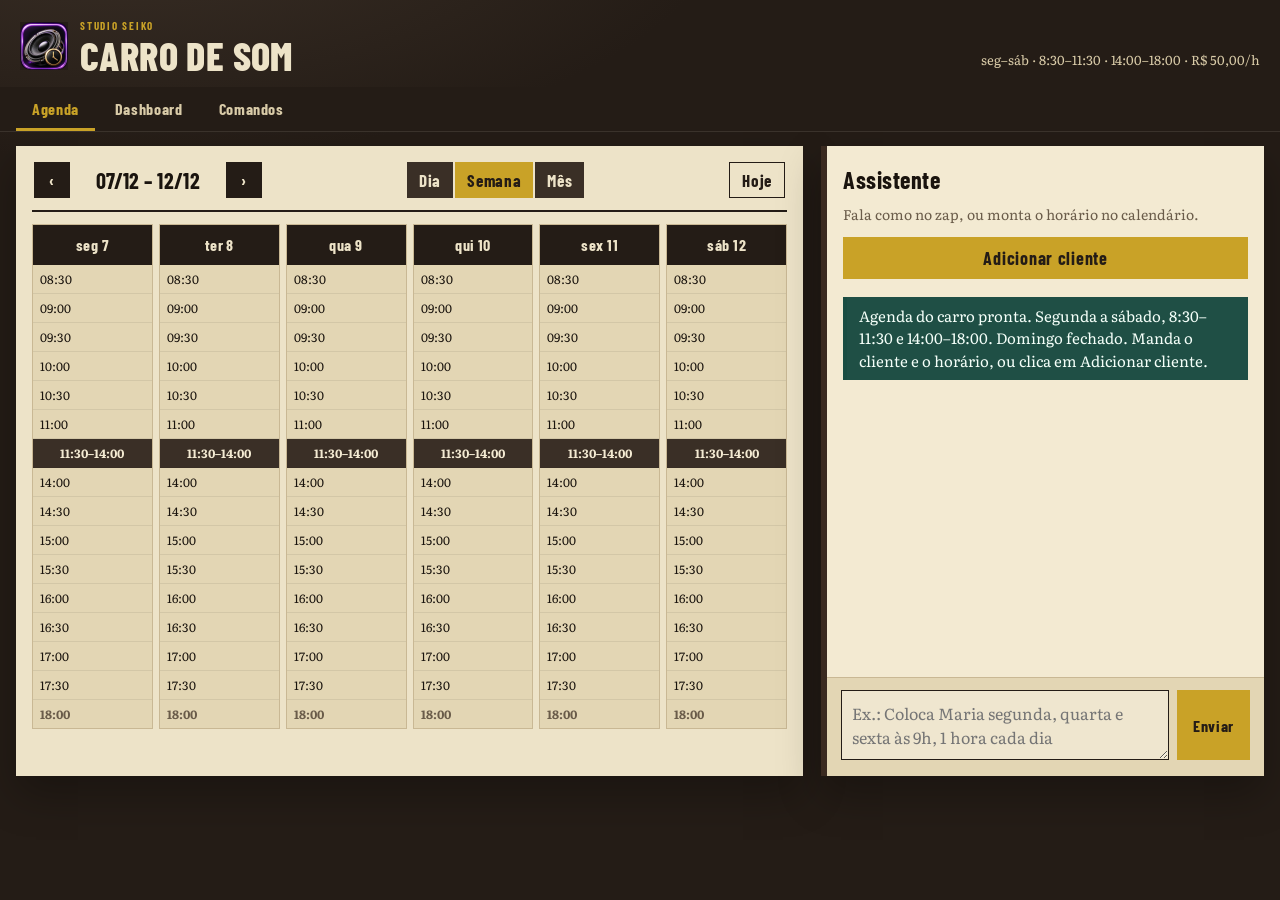
==== index.html @ 5fdf514b "Publica o dashboard e instala o app com o ícone do carro de som. O ícone opaco substitui o atalho do" ====
<!DOCTYPE html>
<html lang="pt-BR">
<head>
  <meta charset="UTF-8">
  <meta name="viewport" content="width=device-width, initial-scale=1, viewport-fit=cover">
  <meta name="theme-color" content="#241C16">
  <meta name="apple-mobile-web-app-capable" content="yes">
  <meta name="apple-mobile-web-app-status-bar-style" content="black-translucent">
  <meta name="mobile-web-app-capable" content="yes">
  <meta name="apple-mobile-web-app-title" content="Carro de som">
  <meta name="application-name" content="Carro de som">
  <meta name="msapplication-TileColor" content="#241c16">
  <meta name="msapplication-TileImage" content="icons/icon-192.png">
  <title>Agenda · Carro de som · Studio Seiko</title>
  <link rel="icon" type="image/png" sizes="192x192" href="icons/icon-192.png">
  <link rel="icon" type="image/png" sizes="32x32" href="icons/icon-32.png">
  <link rel="icon" href="favicon.ico" sizes="32x32">
  <link rel="apple-touch-icon" sizes="180x180" href="icons/apple-touch-icon.png">
  <link rel="manifest" href="manifest.webmanifest">
  <link rel="preconnect" href="https://fonts.googleapis.com">
  <link rel="preconnect" href="https://fonts.gstatic.com" crossorigin>
  <link href="https://fonts.googleapis.com/css2?family=Barlow+Condensed:wght@500;600;700;800&family=Literata:opsz,wght@7..72,400;7..72,600;7..72,700&display=swap" rel="stylesheet">
  <link rel="stylesheet" href="styles.css?v=19">
</head>
<body>
  <header class="top">
    <div class="brand">
      <img class="logo" src="icons/icon-192.png" width="48" height="48" alt="">
      <div>
        <p class="mark">Studio Seiko</p>
        <h1>Carro de som</h1>
      </div>
    </div>
    <p class="hours" title="Horário de funcionamento">seg–sáb · 8:30–11:30 · 14:00–18:00 · <span id="rateHint">R$ 50/h</span></p>
  </header>

  <nav class="tabs" aria-label="Seções">
    <button type="button" class="tab is-on" data-panel="agenda">Agenda</button>
    <button type="button" class="tab" data-panel="dashboard">Dashboard</button>
    <button type="button" class="tab" data-panel="comandos">Comandos</button>
  </nav>

  <main class="layout is-agenda">
    <section class="board" id="panel-agenda">
      <div class="toolbar">
        <div class="pager">
          <button type="button" id="prevBtn" aria-label="Anterior">‹</button>
          <h2 id="periodTitle">—</h2>
          <button type="button" id="nextBtn" aria-label="Próximo">›</button>
        </div>
        <div class="views" role="tablist" aria-label="Visão">
          <button type="button" data-view="dia">Dia</button>
          <button type="button" data-view="semana" class="is-on">Semana</button>
          <button type="button" data-view="mes">Mês</button>
        </div>
        <button type="button" class="ghost" id="hojeBtn">Hoje</button>
      </div>
      <div id="calendar" class="calendar"></div>
    </section>

    <section class="board dash" id="panel-dashboard">
      <div class="toolbar dash-bar">
        <div class="views" id="dashRange" role="tablist" aria-label="Período">
          <button type="button" data-range="hoje">Hoje</button>
          <button type="button" data-range="semana" class="is-on">Esta semana</button>
          <button type="button" data-range="mes">Este mês</button>
          <button type="button" data-range="periodo">Período</button>
        </div>
        <div id="dashCustom" class="dash-custom" hidden>
          <label>De <input type="date" id="dashFrom"></label>
          <label>Até <input type="date" id="dashTo"></label>
        </div>
        <label class="rate">Valor da hora (R$)
          <input id="valorHora" type="number" min="0" step="0.01" value="50">
        </label>
      </div>
      <p class="dash-span" id="dashSpan"></p>
      <div id="dashKpis" class="kpis"></div>
      <h3 class="dash-h">Por cliente</h3>
      <p class="dash-note">Desc./h sai de cada hora. Hora a R$ 50 com desconto de R$ 5 fica R$ 45. Pago é o adiantamento. Pendente = total − pago.</p>
      <div class="table-wrap">
        <table class="ledger" id="dashClients">
          <thead>
            <tr>
              <th>Cliente</th>
              <th class="num">Horas</th>
              <th class="num">Desc./h</th>
              <th class="num">Hora fica</th>
              <th class="num">Desconto</th>
              <th class="num">Total</th>
              <th class="num">Pago</th>
              <th class="num">Pendente</th>
            </tr>
          </thead>
          <tbody></tbody>
        </table>
      </div>
      <div class="hist-head">
        <h3 class="dash-h">Histórico</h3>
        <label>Cliente
          <select id="histCliente">
            <option value="">Todos</option>
          </select>
        </label>
        <label>Pagamento
          <select id="histPago">
            <option value="todos">Todos</option>
            <option value="pago">Pago</option>
            <option value="pendente">Pendente</option>
          </select>
        </label>
      </div>
      <div class="table-wrap">
        <table class="ledger" id="dashHist">
          <thead>
            <tr>
              <th>Data</th>
              <th>Cliente</th>
              <th>Horário</th>
              <th class="num">Horas</th>
              <th class="num">Bruto</th>
              <th class="num">Desconto</th>
              <th class="num">Total</th>
              <th>Status</th>
            </tr>
          </thead>
          <tbody></tbody>
        </table>
      </div>
    </section>

    <aside class="cab" id="panel-comandos">
      <div class="cab-head">
        <h2>Assistente</h2>
        <p>Fala como no zap, ou monta o horário no calendário.</p>
        <button type="button" id="addClienteBtn" class="add-cliente">Adicionar cliente</button>
      </div>
      <div id="log" class="log" aria-live="polite"></div>
      <form id="cmdForm" class="composer">
        <label class="sr" for="cmd">Comando</label>
        <textarea id="cmd" rows="2" placeholder="Ex.: Coloca Maria segunda, quarta e sexta às 9h, 1 hora cada dia" autocomplete="off"></textarea>
        <button type="submit">Enviar</button>
      </form>
    </aside>
  </main>

  <dialog id="editDlg" class="dlg">
    <form id="editForm" method="dialog">
      <h3 id="editTitle">Compromisso</h3>
      <label>Cliente
        <input name="cliente" required>
      </label>
      <label>Serviço
        <input name="servico" value="Carro de som">
      </label>
      <label>Data
        <input name="data" type="date" required>
      </label>
      <div class="row2">
        <label>Início
          <input name="inicio" type="time" required step="1800">
        </label>
        <label>Duração
          <select name="duracaoMin"></select>
        </label>
      </div>
      <label>Observações
        <textarea name="observacoes" rows="2"></textarea>
      </label>
      <div class="row2">
        <label>Desconto neste horário (R$)
          <input name="desconto" type="number" min="0" step="0.01" value="0">
        </label>
        <label>Desconto por hora (R$)
          <input name="descontoHora" type="number" min="0" step="0.01" value="0">
        </label>
      </div>
      <label>Pagamento
        <button type="button" id="pagoBtn" class="pay is-off" aria-pressed="false">Pendente</button>
      </label>
      <p id="editTotal" class="tally"></p>
      <p id="editErr" class="err" hidden></p>
      <menu>
        <button type="submit" value="salvar" class="ok">Salvar</button>
        <button type="submit" value="cancelar" class="warn">Cancelar horário</button>
        <button type="submit" value="excluir" class="danger">Excluir</button>
        <button type="submit" value="fechar" class="ghost">Fechar</button>
      </menu>
      <p id="serieHint" class="hint" hidden></p>
    </form>
  </dialog>

  <dialog id="payDlg" class="dlg">
    <form id="payForm">
      <h3 id="payTitle">Receber</h3>
      <p id="paySummary" class="tally"></p>
      <div class="row2">
        <label>Valor recebido (R$)
          <input name="valor" inputmode="decimal" autocomplete="off" required>
        </label>
        <label>Data
          <input name="data" type="date" required>
        </label>
      </div>
      <p id="payPreview" class="hint"></p>
      <p id="payErr" class="err" hidden></p>
      <menu>
        <button type="submit" class="ok">Lançar</button>
        <button type="button" class="warn" id="payFill">Usar pendente</button>
        <button type="button" class="ghost" id="payClose">Fechar</button>
      </menu>
      <h4 class="dash-h">Neste período</h4>
      <ul id="payList" class="pay-list"></ul>
    </form>
  </dialog>

  <dialog id="addDlg" class="dlg">
    <form id="addForm">
      <h3 id="addTitle">Quais dias?</h3>
      <p id="addLead" class="hint"></p>
      <div id="addCal"></div>
      <div id="addTime" class="add-time" hidden>
        <div class="row2">
          <label>Começa
            <select name="inicio"></select>
          </label>
          <label>Termina
            <select name="fim"></select>
          </label>
        </div>
        <p id="addTimeHint" class="hint"></p>
      </div>
      <p id="addErr" class="err" hidden></p>
      <menu>
        <button type="button" id="addMonth" class="warn">Mês todo</button>
        <button type="submit" class="ok" id="addNext">Próximo</button>
        <button type="button" class="ghost" id="addBack">Voltar</button>
        <button type="button" class="ghost" id="addClose">Fechar</button>
      </menu>
    </form>
  </dialog>

  <script src="app.js?v=19"></script>
  <script>
    if ("serviceWorker" in navigator) {
      window.addEventListener("load", function () {
        navigator.serviceWorker.register("sw.js").catch(function () {});
      });
    }
  </script>
</body>
</html>
---- styles.css ----
:root {
  --asphalt: #241c16;
  --asphalt-2: #3a2f26;
  --cab: #3a2a20;
  --paper: #ede3c8;
  --paper-2: #e3d6b4;
  --paper-3: #f3ead2;
  --cream: #efe6cf;
  --ink: #1a140e;
  --muted: #6a5c4a;
  --gold: #c9a227;
  --free: #2e6e62;
  --busy: #a33b24;
  --closed: #8a7d6c;
  --line: #c9b894;
  --ok: #d8efe8;
  --warn: #f3d3c6;
  --space: 16px;
  --space-s: 10px;
  --space-l: 24px;
  --tap: 44px;
}

* { box-sizing: border-box; }
html, body { margin: 0; min-height: 100%; overflow-x: clip; }
html { -webkit-text-size-adjust: 100%; }
body {
  font-family: Literata, Georgia, serif;
  font-size: 16px;
  color: var(--ink);
  background:
    radial-gradient(1200px 500px at 10% -10%, var(--asphalt-2) 0%, transparent 50%),
    var(--asphalt);
  line-height: 1.5;
  padding-bottom: env(safe-area-inset-bottom);
  overflow-x: clip;
}
.brand { display: flex; align-items: center; gap: 12px; min-width: 0; }
.logo {
  width: 48px;
  height: 48px;
  flex: none;
  display: block;
}

.sr { position: absolute; width: 1px; height: 1px; overflow: hidden; clip: rect(0 0 0 0); }

.top {
  display: flex;
  justify-content: space-between;
  align-items: end;
  gap: 16px;
  padding: max(18px, env(safe-area-inset-top)) max(20px, env(safe-area-inset-right)) 14px max(20px, env(safe-area-inset-left));
  color: var(--paper);
}
.mark {
  margin: 0;
  font-family: "Barlow Condensed", sans-serif;
  font-weight: 700;
  letter-spacing: 0.16em;
  font-size: 11px;
  text-transform: uppercase;
  color: var(--gold);
}
.top h1 {
  margin: 2px 0 0;
  font-family: "Barlow Condensed", sans-serif;
  font-weight: 800;
  font-size: clamp(26px, 4.6vw, 40px);
  line-height: 0.92;
  letter-spacing: 0.01em;
  text-transform: uppercase;
}
.hours {
  margin: 0 0 4px;
  font-size: 13px;
  color: #d9cba8;
  text-align: right;
  line-height: 1.4;
}

.tabs {
  display: flex;
  padding: 0 max(16px, env(safe-area-inset-right)) 0 max(16px, env(safe-area-inset-left));
  gap: 4px;
  position: sticky;
  top: 0;
  z-index: 8;
  background: var(--asphalt);
  border-bottom: 1px solid #3a322b;
}
.tab, .views button, .ghost, .pager button, .composer button, menu button, .chip {
  font-family: "Barlow Condensed", sans-serif;
  font-weight: 700;
  letter-spacing: 0.04em;
  border: 0;
  cursor: pointer;
}
.tab {
  background: transparent;
  color: #d9cba8;
  padding: 12px 16px 10px;
  font-size: 16px;
  border-bottom: 3px solid transparent;
}
.tab.is-on { color: var(--gold); border-bottom-color: var(--gold); }

.layout {
  display: grid;
  grid-template-columns: minmax(0, 1.6fr) minmax(280px, 0.9fr);
  gap: 18px;
  padding: 14px max(16px, env(safe-area-inset-right)) 28px max(16px, env(safe-area-inset-left));
  align-items: start;
  min-width: 0;
}
.layout > * { min-width: 0; }

.board, .cab {
  background: var(--paper);
  color: var(--ink);
  min-height: 70vh;
  box-shadow: 0 18px 40px rgba(0,0,0,.28);
}
.board { padding: 14px 16px 20px; min-width: 0; }
.cab {
  display: flex;
  flex-direction: column;
  min-height: 70vh;
  background: var(--paper-3);
  border-left: 6px solid var(--cab);
}

.toolbar {
  display: flex;
  flex-wrap: wrap;
  gap: 10px;
  align-items: center;
  justify-content: space-between;
  padding: 2px 2px 12px;
  border-bottom: 2px solid var(--asphalt);
}
.pager { display: flex; align-items: center; gap: 8px; min-width: 0; }
.pager h2 {
  margin: 0;
  font-family: "Barlow Condensed", sans-serif;
  font-size: 22px;
  font-weight: 700;
  min-width: 140px;
  text-align: center;
  letter-spacing: 0.02em;
}
.pager button, .views button, .ghost {
  background: var(--asphalt);
  color: var(--paper);
  min-width: 36px;
  height: 36px;
  padding: 0 12px;
  font-size: 17px;
}
.views { display: flex; gap: 2px; }
.views button { background: var(--asphalt-2); }
.views button.is-on, .ghost:hover, .pager button:hover { background: var(--gold); color: var(--asphalt); }
.ghost { background: transparent; color: var(--asphalt); border: 1px solid var(--asphalt); }

.calendar { padding-top: 12px; min-width: 0; overflow-x: auto; }

.day-log { display: grid; gap: 0; }
.slot {
  display: grid;
  grid-template-columns: 64px 1fr;
  min-height: 28px;
  border-bottom: 1px solid var(--line);
  font-size: 14px;
}
.slot time {
  font-family: "Barlow Condensed", sans-serif;
  font-weight: 700;
  font-size: 15px;
  padding: 6px 8px 0 0;
  color: var(--muted);
}
.slot .bar {
  margin: 3px 0;
  padding: 5px 8px;
  min-height: 22px;
}
.slot.is-free .bar {
  background: repeating-linear-gradient(-45deg, transparent, transparent 6px, rgba(46,110,98,.12) 6px, rgba(46,110,98,.12) 7px);
  color: var(--free);
  font-family: "Barlow Condensed", sans-serif;
  font-weight: 700;
}
.slot.is-busy .bar {
  color: var(--paper);
  cursor: pointer;
  box-shadow: inset 4px 0 0 rgba(0,0,0,.25);
}
.slot.is-closed {
  background: var(--asphalt-2);
  color: var(--paper-3);
  min-height: 40px;
  padding: 8px;
  font-size: 14px;
  font-family: "Barlow Condensed", sans-serif;
  font-weight: 700;
  letter-spacing: 0.04em;
}
.slot.is-end {
  min-height: 24px;
  padding: 4px 8px;
  background: transparent;
  color: var(--muted);
  font-size: 13px;
  border-bottom: 0;
}
.slot .who { font-weight: 700; }
.slot .meta { font-size: 12px; opacity: .9; }

.week {
  display: grid;
  grid-template-columns: repeat(6, minmax(110px, 1fr));
  gap: 6px;
  min-width: 690px;
}
.week-col {
  min-width: 110px;
  border: 1px solid var(--line);
  background: var(--paper-2);
}
.week-col header {
  padding: 8px 6px;
  background: var(--asphalt);
  color: var(--paper);
  font-family: "Barlow Condensed", sans-serif;
  font-weight: 700;
  text-align: center;
  letter-spacing: 0.03em;
}
.week-col.today header { background: var(--gold); color: var(--asphalt); }
.week-col .mini-slot {
  font-size: 12px;
  padding: 5px 7px;
  border-bottom: 1px solid rgba(36,28,22,.08);
  cursor: pointer;
}
.week-col .mini-slot.busy { color: #fff; }
.week-col .mini-slot.end {
  cursor: default;
  font-weight: 700;
  color: var(--muted);
  background: transparent;
  border-bottom: 0;
}
.week-col .mini-slot.break {
  background: var(--asphalt-2);
  color: var(--paper-3);
  cursor: default;
  font-weight: 700;
  text-align: center;
}

.month {
  display: grid;
  grid-template-columns: repeat(7, 1fr);
  gap: 4px;
}
.month .dow {
  font-family: "Barlow Condensed", sans-serif;
  font-weight: 700;
  text-align: center;
  font-size: 13px;
  padding: 6px 0;
  color: var(--muted);
  letter-spacing: 0.04em;
}
.mday {
  min-height: 84px;
  background: var(--paper-2);
  padding: 6px;
  cursor: pointer;
  border: 1px solid transparent;
}
.mday.off { opacity: .38; }
.mday.closed { background: #d8d0bc; cursor: default; }
.mday.today { border-color: var(--gold); box-shadow: inset 0 0 0 2px var(--gold); }
.mday .n {
  font-family: "Barlow Condensed", sans-serif;
  font-weight: 800;
  font-size: 18px;
}
.mday .ticks { display: flex; flex-direction: column; gap: 2px; margin-top: 4px; }
.mday .tick {
  font-size: 11px;
  padding: 1px 4px;
  color: #fff;
  white-space: nowrap;
  overflow: hidden;
  text-overflow: ellipsis;
}

.cab-head { padding: 16px 16px 10px; }
.cab-head h2 {
  margin: 0;
  font-family: "Barlow Condensed", sans-serif;
  font-size: 24px;
  letter-spacing: 0.02em;
}
.cab-head p { margin: 6px 0 0; font-size: 14px; color: var(--muted); line-height: 1.45; }
.add-cliente {
  display: block;
  width: 100%;
  margin-top: 12px;
  background: var(--gold);
  color: var(--asphalt);
  font-family: "Barlow Condensed", sans-serif;
  font-weight: 700;
  letter-spacing: 0.04em;
  border: 0;
  min-height: 42px;
  font-size: 18px;
  cursor: pointer;
}
.pick-cal { display: grid; gap: 8px; }
.pick-nav { display: flex; align-items: center; justify-content: space-between; gap: 8px; }
.pick-nav strong {
  font-family: "Barlow Condensed", sans-serif;
  font-size: 22px;
  font-weight: 700;
}
.pick-nav button {
  background: var(--asphalt);
  color: var(--paper);
  border: 0;
  min-width: 36px;
  height: 36px;
  font-family: "Barlow Condensed", sans-serif;
  font-weight: 700;
  font-size: 20px;
  cursor: pointer;
}
.pick-nav button:disabled { opacity: 0.35; cursor: default; }
.pick-grid { display: grid; grid-template-columns: repeat(7, minmax(0, 1fr)); gap: 4px; }
.pick-dow {
  text-align: center;
  font-family: "Barlow Condensed", sans-serif;
  font-size: 12px;
  letter-spacing: 0.04em;
  color: var(--muted);
}
.pick-day {
  border: 1px solid var(--line);
  background: var(--cream);
  min-height: 36px;
  font-family: "Barlow Condensed", sans-serif;
  font-weight: 700;
  font-size: 16px;
  cursor: pointer;
}
.pick-day.is-on { background: var(--asphalt); color: var(--paper); border-color: var(--asphalt); }
.pick-day:disabled {
  background: transparent;
  color: #b3a48c;
  border-color: transparent;
  cursor: default;
}
.pick-count { margin: 0; font-size: 13px; color: var(--muted); }
.add-time select { width: 100%; }

.log {
  flex: 1;
  overflow: auto;
  padding: 8px 16px 14px;
  display: flex;
  flex-direction: column;
  gap: 10px;
}
.msg {
  padding: 10px 12px;
  background: var(--cream);
  border-left: 4px solid var(--cab);
  font-size: 15px;
  color: var(--ink);
}
.msg.me { border-left-color: var(--gold); background: var(--paper); }
.msg.ok {
  border-left-color: #1a4d42;
  background: #1f4f45;
  color: #f4fff9;
}
.msg.bad {
  border-left-color: #6b1c12;
  background: #6e261c;
  color: #fff4ef;
}
.msg menu { margin: 8px 0 0; padding: 0; display: flex; gap: 6px; flex-wrap: wrap; }
.chip {
  background: var(--asphalt);
  color: var(--paper);
  padding: 6px 10px;
  font-size: 14px;
}

.composer {
  display: grid;
  grid-template-columns: 1fr auto;
  gap: 8px;
  padding: 12px 14px 16px;
  border-top: 1px solid var(--line);
  background: var(--paper-2);
}
.composer textarea {
  width: 100%;
  resize: vertical;
  min-height: 52px;
  font: inherit;
  padding: 10px;
  border: 1px solid var(--asphalt);
  background: var(--cream);
}
.composer button {
  background: var(--gold);
  color: var(--asphalt);
  padding: 0 16px;
  font-size: 16px;
}

.dlg {
  border: 0;
  padding: 0;
  width: min(480px, 94vw);
  background: var(--paper);
  box-shadow: 0 20px 50px rgba(0,0,0,.4);
}
.dlg::backdrop { background: rgba(20,14,10,.55); }
.dlg form { display: grid; gap: 12px; padding: 20px; }
.dlg h3 {
  margin: 0;
  font-family: "Barlow Condensed", sans-serif;
  font-size: 24px;
  letter-spacing: 0.02em;
}
.dlg label { display: grid; gap: 4px; font-size: 14px; color: var(--muted); }
.dlg input, .dlg select, .dlg textarea {
  font: inherit;
  color: var(--ink);
  padding: 9px 10px;
  border: 1px solid var(--asphalt);
  background: var(--cream);
}
.row2 { display: grid; grid-template-columns: 1fr 1fr; gap: 10px; }
.dlg menu { display: flex; flex-wrap: wrap; gap: 6px; padding: 8px 0 0; margin: 0; }
.ok { background: var(--free); color: #fff; padding: 8px 12px; }
.warn { background: #b8860b; color: #fff; padding: 8px 12px; }
.danger { background: var(--busy); color: #fff; padding: 8px 12px; }
.err { color: var(--busy); margin: 0; font-size: 14px; }
.hint { margin: 0; font-size: 13px; color: var(--muted); line-height: 1.4; }

button:focus-visible, textarea:focus-visible, input:focus-visible, select:focus-visible {
  outline: 3px solid var(--gold);
  outline-offset: 2px;
}

.layout.is-dashboard {
  grid-template-columns: 1fr;
}
.layout.is-agenda #panel-dashboard,
.layout.is-comandos #panel-dashboard,
.layout.is-dashboard #panel-agenda,
.layout.is-dashboard #panel-comandos {
  display: none;
}

.dash { padding: 10px 12px 14px; }
.dash-bar { align-items: end; padding-bottom: 8px; }
.dash .views button { height: 30px; font-size: 15px; padding: 0 10px; }
.dash-custom {
  display: flex;
  flex-wrap: wrap;
  gap: 8px;
  align-items: end;
}
.dash-custom[hidden] { display: none; }
.dash-custom label,
.rate {
  display: grid;
  gap: 2px;
  font-size: 12px;
  letter-spacing: 0.04em;
  text-transform: uppercase;
  font-family: "Barlow Condensed", sans-serif;
  font-weight: 700;
  color: var(--muted);
}
.dash-custom input,
.rate input {
  font-family: Literata, Georgia, serif;
  font-size: 14px;
  font-weight: 400;
  text-transform: none;
  letter-spacing: 0;
  color: var(--ink);
  padding: 5px 8px;
  border: 1px solid var(--line);
  background: var(--cream);
  min-width: 0;
}
.rate input { width: 6.2rem; }
.dash-span {
  margin: 6px 2px 8px;
  font-size: 12px;
  color: var(--muted);
}
.kpis {
  display: grid;
  grid-template-columns: repeat(8, minmax(0, 1fr));
  background: var(--asphalt);
  color: var(--paper);
  margin: 0 0 12px;
}
.kpi {
  min-width: 0;
  padding: 8px 9px 9px;
  border-right: 1px solid #3a322b;
}
.kpi:nth-child(8n) { border-right: 0; }
.kpi b {
  display: block;
  font-family: "Barlow Condensed", sans-serif;
  font-weight: 800;
  font-size: 20px;
  line-height: 1;
  letter-spacing: 0.01em;
}
.kpi span {
  display: block;
  margin-top: 3px;
  font-size: 10px;
  line-height: 1.2;
  color: #d9cba8;
  letter-spacing: 0.04em;
  text-transform: uppercase;
  font-family: "Barlow Condensed", sans-serif;
  font-weight: 600;
}
.kpi.is-in b { color: var(--gold); }
.kpi.is-out b { color: #e8b4a4; }
.dash-h {
  margin: 4px 2px 4px;
  font-family: "Barlow Condensed", sans-serif;
  font-size: 18px;
  font-weight: 700;
  letter-spacing: 0.04em;
  text-transform: uppercase;
}
.hist-head {
  display: flex;
  flex-wrap: wrap;
  gap: 6px 12px;
  align-items: end;
  margin-top: 14px;
}
.hist-head label {
  display: grid;
  gap: 2px;
  font-size: 12px;
  letter-spacing: 0.04em;
  text-transform: uppercase;
  font-family: "Barlow Condensed", sans-serif;
  font-weight: 700;
  color: var(--muted);
}
.hist-head select {
  font-family: Literata, Georgia, serif;
  font-size: 14px;
  font-weight: 400;
  text-transform: none;
  letter-spacing: 0;
  color: var(--ink);
  padding: 4px 7px;
  border: 1px solid var(--line);
  background: var(--cream);
  min-width: 9rem;
}
.table-wrap { overflow-x: auto; margin: 0 0 6px; }
.ledger {
  width: 100%;
  border-collapse: collapse;
  font-size: 13px;
  line-height: 1.3;
}
.ledger th,
.ledger td {
  padding: 5px 8px;
  text-align: left;
  border-bottom: 1px solid var(--line);
  white-space: nowrap;
  vertical-align: middle;
}
.ledger th {
  font-family: "Barlow Condensed", sans-serif;
  font-weight: 700;
  font-size: 12px;
  letter-spacing: 0.06em;
  text-transform: uppercase;
  color: var(--muted);
}
.ledger .num { text-align: right; font-variant-numeric: tabular-nums; }
.ledger tbody tr { cursor: pointer; }
.ledger tbody tr:hover { background: var(--cream); }
.ledger .act { text-align: right; cursor: default; }
.ledger .act .pay { min-width: 64px; }
.pay.is-disc { background: #8a5a12; color: #fff8ef; }
.ledger input.mini {
  width: 4.2rem;
  font: inherit;
  font-size: 13px;
  color: var(--ink);
  padding: 2px 5px;
  height: 26px;
  border: 1px solid var(--line);
  background: var(--cream);
  text-align: right;
}
.dash-note {
  margin: 0 2px 8px;
  font-size: 12px;
  line-height: 1.4;
  color: var(--muted);
}
.ledger .pay {
  padding: 0 8px;
  min-width: 58px;
  height: 24px;
  line-height: 24px;
  font-size: 13px;
}
.ledger .empty {
  text-align: center;
  color: var(--muted);
  padding: 16px;
  cursor: default;
}
.pay {
  display: inline-block;
  font-family: "Barlow Condensed", sans-serif;
  font-weight: 700;
  letter-spacing: 0.04em;
  border: 0;
  cursor: pointer;
  padding: 4px 10px;
  min-width: 72px;
  height: 28px;
  line-height: 20px;
  font-size: 14px;
  text-align: center;
}
.pay.is-on { background: #1f7a6a; color: #f4fff9; }
.pay.is-off { background: #c2782a; color: #fff8ef; }
.pay.is-part { background: var(--gold); color: var(--asphalt); }
.ledger .is-credit { color: #1f7a6a; font-weight: 700; }
.pay-list {
  list-style: none;
  margin: 0;
  padding: 0;
  display: grid;
  gap: 6px;
}
.pay-list li {
  display: flex;
  justify-content: space-between;
  align-items: center;
  gap: 8px;
  padding: 6px 0;
  border-bottom: 1px solid var(--line);
}
.pay-list .empty {
  display: block;
  color: var(--muted);
  border: 0;
  padding: 4px 0 0;
}
.tally {
  margin: 0;
  font-size: 14px;
  color: var(--muted);
  background: var(--cream);
  padding: 10px 12px;
  border-left: 4px solid var(--gold);
}

@media (max-width: 1100px) {
  .kpis { grid-template-columns: repeat(4, minmax(0, 1fr)); }
  .kpi { border-right: 1px solid #3a322b; border-top: 0; border-bottom: 0; }
  .kpi:nth-child(4n) { border-right: 0; }
  .kpi:nth-child(n + 5) { border-top: 1px solid #3a322b; }
}

@media (max-width: 860px) {
  .top {
    padding: max(14px, env(safe-area-inset-top)) max(16px, env(safe-area-inset-right)) 10px max(16px, env(safe-area-inset-left));
    gap: 10px;
  }
  .layout {
    grid-template-columns: 1fr;
    gap: 14px;
    padding: 10px max(12px, env(safe-area-inset-right)) 28px max(12px, env(safe-area-inset-left));
  }
  .board, .cab { min-height: 0; }
  .board { padding: 12px 12px 18px; }
  .dash { padding: 12px; }
  .cab { border-left: 0; border-top: 6px solid var(--cab); }
  .layout.is-agenda #panel-comandos { display: none; }
  .layout.is-comandos #panel-agenda { display: none; }
  .hours { display: none; }

  .week {
    display: flex;
    flex-direction: column;
    gap: 8px;
    min-width: 0;
  }
  .week-col {
    min-width: 0;
    overflow: hidden;
  }
  .week-col header {
    padding: 8px 10px;
    text-align: left;
    font-size: 14px;
    letter-spacing: 0.08em;
    text-transform: uppercase;
  }
  .week-col .mini-slot:not(.busy) { display: none; }
  .week-col .mini-slot.busy {
    padding: 8px 10px;
    font-size: 14px;
    font-family: "Barlow Condensed", sans-serif;
    font-weight: 700;
    letter-spacing: 0.02em;
    white-space: nowrap;
    overflow: hidden;
    text-overflow: ellipsis;
  }
  .week-col.is-empty::after {
    content: "Livre";
    display: block;
    padding: 8px 10px;
    font-family: "Barlow Condensed", sans-serif;
    font-weight: 700;
    font-size: 13px;
    letter-spacing: 0.08em;
    text-transform: uppercase;
    color: var(--free);
  }

  .month { gap: 3px; }
  .mday { min-height: 52px; padding: 4px; }
  .mday .n { font-size: 15px; }
  .mday .ticks { gap: 3px; margin-top: 6px; }
  .mday .tick {
    height: 4px;
    padding: 0;
    font-size: 0;
    color: transparent;
    overflow: hidden;
  }

  .slot { grid-template-columns: 52px 1fr; }
  .slot time { font-size: 14px; padding: 6px 6px 0 0; }
  .kpis { grid-template-columns: repeat(2, minmax(0, 1fr)); }
  .kpi {
    padding: 8px 10px 9px;
    border-right: 1px solid #3a322b;
    border-top: 0;
    border-bottom: 1px solid #3a322b;
  }
  .kpi b { font-size: 18px; }
  .kpi span {
    font-size: 10px;
    margin-top: 3px;
    white-space: nowrap;
    overflow: hidden;
    text-overflow: ellipsis;
  }
  .kpi:nth-child(2n) { border-right: 0; }
  .kpi:nth-child(n + 3) { border-top: 1px solid #3a322b; }
  .kpi:nth-last-child(-n + 2) { border-bottom: 0; }
  .dash-bar {
    flex-direction: column;
    align-items: stretch;
    gap: 8px;
    padding-bottom: 8px;
  }
  .dash .views {
    display: flex;
    flex-wrap: wrap;
    gap: 4px;
  }
  .dash .views button {
    flex: 1 1 calc(50% - 4px);
    width: auto;
    height: 32px;
    min-height: 32px;
    padding: 0 8px;
    font-size: 14px;
  }
  .dash-custom, .dash-custom label, .rate, .hist-head label { width: 100%; }
  .dash-custom input, .rate input, .hist-head select { width: 100%; min-width: 0; }
  .hist-head { align-items: stretch; margin-top: 14px; gap: 8px; }
  .dash-span { overflow-wrap: anywhere; margin: 4px 0 8px; }
  .dash-h { margin: 2px 0 6px; font-size: 16px; }
  .dash-note { margin: 0 0 8px; font-size: 11px; }
  .toolbar { gap: 8px; padding: 0 0 10px; }
  .pager { width: 100%; justify-content: space-between; }
  .pager h2 { flex: 1; }
  .views { width: 100%; }
  .views button { flex: 1; }
  .ghost { width: 100%; }
  #dashClients thead, #dashHist thead {
    position: absolute;
    width: 1px;
    height: 1px;
    overflow: hidden;
    clip: rect(0 0 0 0);
  }
  #dashClients, #dashHist, #dashClients tbody, #dashHist tbody, #dashClients tr, #dashHist tr {
    display: block;
    width: 100%;
    min-width: 0;
  }
  #dashClients tr[data-key], #dashHist tr[data-id] {
    display: grid;
    grid-template-columns: 1fr 1fr;
    gap: 4px 10px;
    margin: 0 0 6px;
    padding: 8px 10px;
    background: var(--paper-2);
    border: 1px solid var(--line);
    border-left: 3px solid var(--asphalt);
  }
  #dashClients td, #dashHist td {
    display: flex;
    justify-content: space-between;
    align-items: center;
    gap: 8px;
    width: auto;
    min-width: 0;
    padding: 0;
    border: 0;
    white-space: nowrap;
    text-align: right;
    font-variant-numeric: tabular-nums;
    font-size: 13px;
  }
  #dashClients td::before, #dashHist td::before {
    content: attr(data-label);
    font-family: "Barlow Condensed", sans-serif;
    font-weight: 700;
    font-size: 11px;
    letter-spacing: 0.05em;
    color: var(--muted);
    text-align: left;
    text-transform: uppercase;
    flex: none;
  }
  #dashClients td:first-child,
  #dashHist td:first-child {
    grid-column: 1 / -1;
  }
  #dashClients td:first-child {
    font-family: "Barlow Condensed", sans-serif;
    font-weight: 800;
    font-size: 17px;
    letter-spacing: 0.03em;
    justify-content: flex-start;
    padding-bottom: 3px;
    margin-bottom: 1px;
    border-bottom: 1px solid var(--line);
  }
  #dashClients td:first-child::before, #dashHist td:first-child::before,
  #dashClients td.empty::before, #dashHist td.empty::before { content: none; }
  #dashHist td:first-child { font-weight: 700; font-size: 14px; }
  #dashHist td:last-child {
    grid-column: 1 / -1;
    justify-content: flex-end;
    padding-top: 2px;
  }
  #dashHist td:last-child::before { content: none; }
  #dashClients input.mini {
    flex: none;
    width: 4.4rem;
    height: 28px;
    min-height: 28px;
    padding: 2px 6px;
    font-size: 13px;
  }
  .ledger .pay {
    height: 24px;
    min-height: 24px;
    min-width: 56px;
    padding: 0 8px;
    line-height: 24px;
    font-size: 12px;
  }
  .table-wrap { overflow-x: visible; }
  .tabs {
    padding: 0 max(8px, env(safe-area-inset-right)) 0 max(8px, env(safe-area-inset-left));
  }
  .tab {
    flex: 1;
    min-height: var(--tap);
    padding: 12px 6px 10px;
    text-align: center;
    font-size: 15px;
  }
  .pager button,
  .add-cliente,
  .composer button,
  .dlg menu button {
    min-height: var(--tap);
    min-width: var(--tap);
  }
  .views button, .ghost {
    min-height: 40px;
    min-width: 40px;
  }
  .dash .views button { min-height: 32px; min-width: 0; }
  .pay { min-height: 28px; }
  .composer { padding: 12px; }
  .composer textarea { min-height: 64px; font-size: 16px; }
  .cab-head { padding: 16px 14px 12px; }
  .dlg input, .dlg select, .dlg textarea,
  .dash-custom input, .rate input, .hist-head select {
    font-size: 16px;
  }
  .dlg {
    width: min(480px, 100vw);
    max-height: calc(100dvh - env(safe-area-inset-top) - env(safe-area-inset-bottom) - 16px);
    overflow: auto;
  }
  .dlg form { padding: 18px 16px; }

  #panel-agenda .toolbar {
    display: grid;
    grid-template-columns: minmax(0, 1fr) auto;
    grid-template-rows: auto auto;
    align-items: center;
    gap: 8px;
  }
  #panel-agenda .pager {
    width: auto;
    min-width: 0;
    grid-column: 1;
    grid-row: 1;
  }
  #panel-agenda .ghost {
    grid-column: 2;
    grid-row: 1;
    width: auto;
    min-width: 64px;
    padding: 0 12px;
  }
  #panel-agenda .views {
    grid-column: 1 / -1;
    grid-row: 2;
    width: 100%;
  }
}

@media (max-width: 480px) {
  .top { align-items: center; }
  .logo { width: 36px; height: 36px; }
  .mark { font-size: 10px; letter-spacing: 0.18em; }
  .top h1 { font-size: 22px; letter-spacing: 0.02em; }
  .toolbar { gap: 8px; }
  .pager h2 { font-size: 18px; min-width: 0; }
  .row2 { grid-template-columns: 1fr; }
  .kpis { grid-template-columns: repeat(2, minmax(0, 1fr)); }
  .kpi { padding: 8px 10px 9px; }
  .kpi b { font-size: 18px; }
  .kpi span { font-size: 10px; white-space: nowrap; overflow: hidden; text-overflow: ellipsis; }
  .kpi:nth-child(2n) { border-right: 0; }
  .kpi:nth-child(4n) { border-right: 0; }
  .kpi:nth-child(n + 3) { border-top: 1px solid #3a322b; }
  .kpi:nth-last-child(-n + 2) { border-bottom: 0; }
  .dash .views button { font-size: 14px; letter-spacing: 0.03em; }
}

@media (prefers-reduced-motion: reduce) {
  * { transition: none !important; }
}
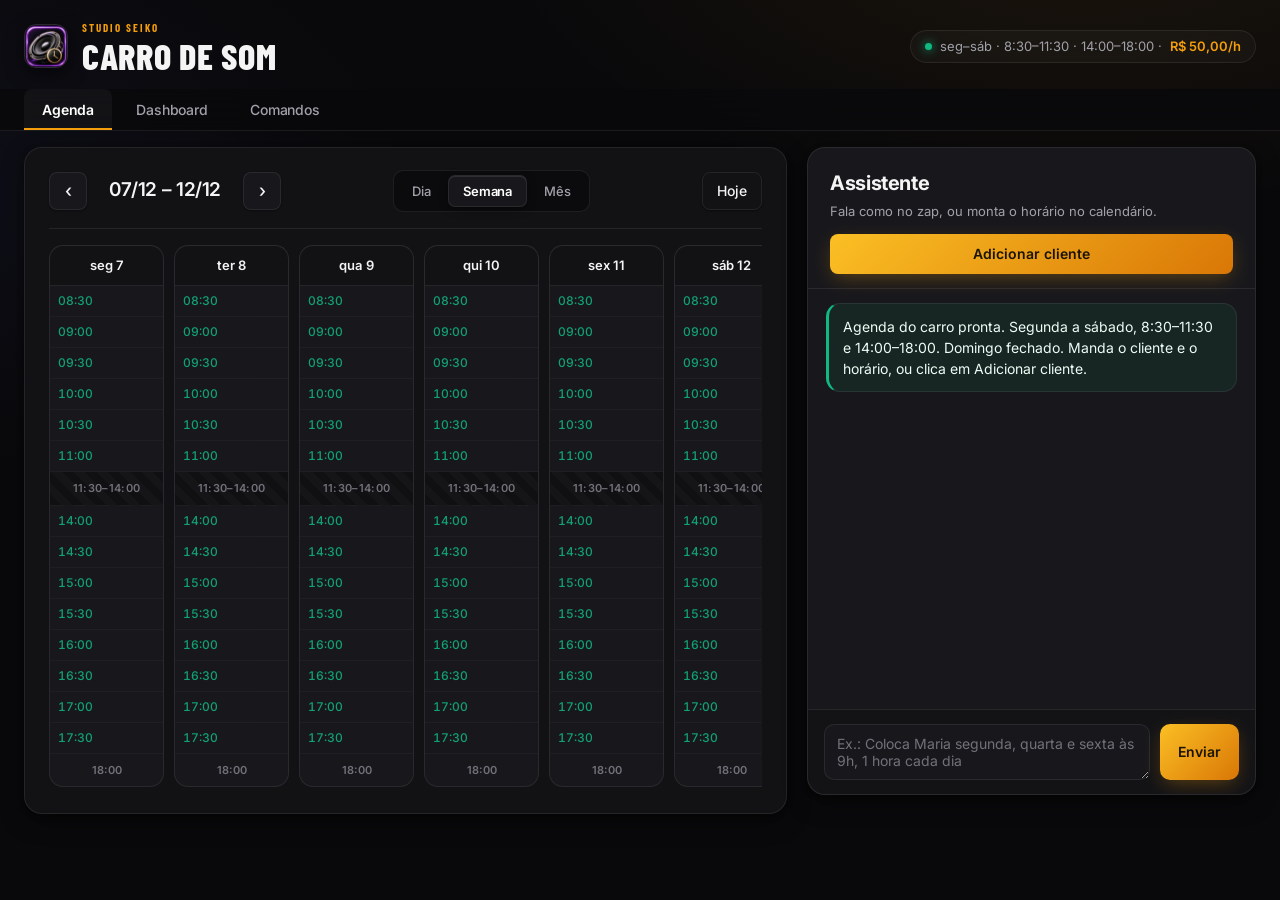
==== commit 741092df: "Publica o visual novo e sobe o cache para o app abrir atualizado. Inclui o CSS, o comportamento do d" ====
--- a/index.html
+++ b/index.html
@@ -19,8 +19,8 @@
   <link rel="manifest" href="manifest.webmanifest">
   <link rel="preconnect" href="https://fonts.googleapis.com">
   <link rel="preconnect" href="https://fonts.gstatic.com" crossorigin>
-  <link href="https://fonts.googleapis.com/css2?family=Barlow+Condensed:wght@500;600;700;800&family=Literata:opsz,wght@7..72,400;7..72,600;7..72,700&display=swap" rel="stylesheet">
-  <link rel="stylesheet" href="styles.css?v=19">
+  <link href="https://fonts.googleapis.com/css2?family=Barlow+Condensed:wght@500;600;700;800&family=Inter:wght@400;500;600;700&display=swap" rel="stylesheet">
+  <link rel="stylesheet" href="styles.css?v=20">
 </head>
 <body>
   <header class="top">
@@ -31,7 +31,7 @@
         <h1>Carro de som</h1>
       </div>
     </div>
-    <p class="hours" title="Horário de funcionamento">seg–sáb · 8:30–11:30 · 14:00–18:00 · <span id="rateHint">R$ 50/h</span></p>
+    <p class="hours" title="Horário de funcionamento"><span class="live-dot" aria-hidden="true"></span> seg–sáb · 8:30–11:30 · 14:00–18:00 · <span id="rateHint">R$ 50/h</span></p>
   </header>
 
   <nav class="tabs" aria-label="Seções">
@@ -77,7 +77,6 @@
       <p class="dash-span" id="dashSpan"></p>
       <div id="dashKpis" class="kpis"></div>
       <h3 class="dash-h">Por cliente</h3>
-      <p class="dash-note">Desc./h sai de cada hora. Hora a R$ 50 com desconto de R$ 5 fica R$ 45. Pago é o adiantamento. Pendente = total − pago.</p>
       <div class="table-wrap">
         <table class="ledger" id="dashClients">
           <thead>
@@ -147,25 +146,29 @@
   <dialog id="editDlg" class="dlg">
     <form id="editForm" method="dialog">
       <h3 id="editTitle">Compromisso</h3>
-      <label>Cliente
-        <input name="cliente" required>
-      </label>
-      <label>Serviço
-        <input name="servico" value="Carro de som">
-      </label>
-      <label>Data
-        <input name="data" type="date" required>
-      </label>
-      <div class="row2">
-        <label>Início
-          <input name="inicio" type="time" required step="1800">
-        </label>
-        <label>Duração
-          <select name="duracaoMin"></select>
-        </label>
+      <div class="row3">
+        <label>Cliente
+          <input name="cliente" required>
+        </label>
+        <label>Serviço
+          <input name="servico" value="Carro de som">
+        </label>
+      </div>
+      <div class="row3">
+        <label>Data
+          <input name="data" type="date" required>
+        </label>
+        <div class="row2">
+          <label>Início
+            <input name="inicio" type="time" required step="1800">
+          </label>
+          <label>Duração
+            <select name="duracaoMin"></select>
+          </label>
+        </div>
       </div>
       <label>Observações
-        <textarea name="observacoes" rows="2"></textarea>
+        <textarea name="observacoes" rows="1"></textarea>
       </label>
       <div class="row2">
         <label>Desconto neste horário (R$)
@@ -184,7 +187,6 @@
         <button type="submit" value="salvar" class="ok">Salvar</button>
         <button type="submit" value="cancelar" class="warn">Cancelar horário</button>
         <button type="submit" value="excluir" class="danger">Excluir</button>
-        <button type="submit" value="fechar" class="ghost">Fechar</button>
       </menu>
       <p id="serieHint" class="hint" hidden></p>
     </form>
@@ -240,7 +242,7 @@
     </form>
   </dialog>
 
-  <script src="app.js?v=19"></script>
+  <script src="app.js?v=23"></script>
   <script>
     if ("serviceWorker" in navigator) {
       window.addEventListener("load", function () {
--- a/styles.css
+++ b/styles.css
@@ -1,115 +1,268 @@
+/* ==========================================================================
+   STUDIO SEIKO · CARRO DE SOM · DESIGN SYSTEM PREMIUM (LINEAR / STRIPE STYLE)
+   ========================================================================== */
+
 :root {
-  --asphalt: #241c16;
-  --asphalt-2: #3a2f26;
-  --cab: #3a2a20;
-  --paper: #ede3c8;
-  --paper-2: #e3d6b4;
-  --paper-3: #f3ead2;
-  --cream: #efe6cf;
-  --ink: #1a140e;
-  --muted: #6a5c4a;
-  --gold: #c9a227;
-  --free: #2e6e62;
-  --busy: #a33b24;
-  --closed: #8a7d6c;
-  --line: #c9b894;
-  --ok: #d8efe8;
-  --warn: #f3d3c6;
+  /* Surfaces & Backgrounds */
+  --asphalt: #09090b;
+  --asphalt-2: #121215;
+  --cab: #18181c;
+  --paper: #121215;
+  --paper-2: #18181c;
+  --paper-3: #0e0e11;
+  --cream: #18181c;
+
+  /* Typography & Ink */
+  --ink: #f4f4f5;
+  --muted: #a1a1aa;
+  --muted-dark: #71717a;
+
+  /* Accents & States */
+  --gold: #f59e0b;
+  --gold-light: #fbbf24;
+  --gold-dark: #d97706;
+  --free: #10b981;
+  --free-subtle: rgba(16, 185, 129, 0.12);
+  --busy: #f43f5e;
+  --busy-subtle: rgba(244, 63, 94, 0.12);
+  --closed: #27272a;
+  --ok: #10b981;
+  --warn: #f59e0b;
+
+  /* Borders & Dividers */
+  --line: rgba(255, 255, 255, 0.08);
+  --line-strong: rgba(255, 255, 255, 0.14);
+  --line-subtle: rgba(255, 255, 255, 0.04);
+
+  /* Spacing & Radii */
   --space: 16px;
   --space-s: 10px;
   --space-l: 24px;
   --tap: 44px;
-}
-
-* { box-sizing: border-box; }
-html, body { margin: 0; min-height: 100%; overflow-x: clip; }
-html { -webkit-text-size-adjust: 100%; }
+  --radius-xl: 18px;
+  --radius: 14px;
+  --radius-sm: 8px;
+  --radius-pill: 9999px;
+
+  /* Shadows & Glows */
+  --shadow-sm: 0 1px 2px rgba(0, 0, 0, 0.4);
+  --shadow-md: 0 8px 24px -4px rgba(0, 0, 0, 0.5), 0 2px 6px rgba(0, 0, 0, 0.3);
+  --shadow-lg: 0 20px 48px -8px rgba(0, 0, 0, 0.7), 0 4px 12px rgba(0, 0, 0, 0.4);
+  --shadow-gold: 0 6px 20px -4px rgba(245, 158, 11, 0.35);
+  --shadow-glow: 0 0 24px -4px rgba(245, 158, 11, 0.2);
+}
+
+/* Base reset */
+*, *::before, *::after {
+  box-sizing: border-box;
+}
+
+html {
+  -webkit-text-size-adjust: 100%;
+  color-scheme: dark;
+}
+
+html, body {
+  margin: 0;
+  min-height: 100%;
+  overflow-x: clip;
+}
+
 body {
-  font-family: Literata, Georgia, serif;
-  font-size: 16px;
+  font-family: 'Inter', system-ui, -apple-system, BlinkMacSystemFont, "Segoe UI", Roboto, sans-serif;
+  font-size: 15px;
   color: var(--ink);
   background:
-    radial-gradient(1200px 500px at 10% -10%, var(--asphalt-2) 0%, transparent 50%),
+    radial-gradient(1000px 500px at 85% -10%, rgba(245, 158, 11, 0.08), transparent 60%),
+    radial-gradient(900px 500px at -10% 20%, rgba(99, 102, 241, 0.06), transparent 60%),
     var(--asphalt);
+  background-attachment: fixed;
   line-height: 1.5;
+  -webkit-font-smoothing: antialiased;
+  -moz-osx-font-smoothing: grayscale;
   padding-bottom: env(safe-area-inset-bottom);
-  overflow-x: clip;
-}
-.brand { display: flex; align-items: center; gap: 12px; min-width: 0; }
+}
+
+/* Custom smooth scrollbar */
+::-webkit-scrollbar {
+  width: 8px;
+  height: 8px;
+}
+::-webkit-scrollbar-track {
+  background: transparent;
+}
+::-webkit-scrollbar-thumb {
+  background: rgba(255, 255, 255, 0.16);
+  border-radius: 9999px;
+}
+::-webkit-scrollbar-thumb:hover {
+  background: rgba(255, 255, 255, 0.28);
+}
+
+/* Smooth micro-interactions */
+button, input, select, textarea, .mday, tr, .slot .bar, .mini-slot {
+  transition: background-color 0.18s cubic-bezier(0.16, 1, 0.3, 1),
+              border-color 0.18s cubic-bezier(0.16, 1, 0.3, 1),
+              color 0.18s cubic-bezier(0.16, 1, 0.3, 1),
+              box-shadow 0.18s cubic-bezier(0.16, 1, 0.3, 1),
+              transform 0.18s cubic-bezier(0.16, 1, 0.3, 1);
+}
+
+.sr {
+  position: absolute;
+  width: 1px;
+  height: 1px;
+  overflow: hidden;
+  clip: rect(0 0 0 0);
+}
+
+/* ==========================================================================
+   HEADER / BRAND
+   ========================================================================== */
+
+.top {
+  max-width: 1400px;
+  margin: 0 auto;
+  display: flex;
+  justify-content: space-between;
+  align-items: center;
+  gap: 20px;
+  padding: max(20px, env(safe-area-inset-top)) max(24px, env(safe-area-inset-right)) 16px max(24px, env(safe-area-inset-left));
+}
+
+.brand {
+  display: flex;
+  align-items: center;
+  gap: 14px;
+  min-width: 0;
+}
+
 .logo {
-  width: 48px;
-  height: 48px;
+  width: 44px;
+  height: 44px;
   flex: none;
   display: block;
-}
-
-.sr { position: absolute; width: 1px; height: 1px; overflow: hidden; clip: rect(0 0 0 0); }
-
-.top {
-  display: flex;
-  justify-content: space-between;
-  align-items: end;
-  gap: 16px;
-  padding: max(18px, env(safe-area-inset-top)) max(20px, env(safe-area-inset-right)) 14px max(20px, env(safe-area-inset-left));
-  color: var(--paper);
-}
+  border-radius: 12px;
+  border: 1px solid rgba(255, 255, 255, 0.12);
+  box-shadow: 0 6px 18px rgba(0, 0, 0, 0.5), inset 0 1px 0 rgba(255, 255, 255, 0.15);
+}
+
 .mark {
   margin: 0;
-  font-family: "Barlow Condensed", sans-serif;
+  font-family: 'Barlow Condensed', sans-serif;
   font-weight: 700;
-  letter-spacing: 0.16em;
+  letter-spacing: 0.18em;
   font-size: 11px;
   text-transform: uppercase;
   color: var(--gold);
-}
+  display: flex;
+  align-items: center;
+  gap: 6px;
+}
+
 .top h1 {
   margin: 2px 0 0;
-  font-family: "Barlow Condensed", sans-serif;
+  font-family: 'Barlow Condensed', sans-serif;
   font-weight: 800;
-  font-size: clamp(26px, 4.6vw, 40px);
-  line-height: 0.92;
-  letter-spacing: 0.01em;
+  font-size: clamp(24px, 3.8vw, 36px);
+  line-height: 0.95;
+  letter-spacing: 0.02em;
   text-transform: uppercase;
-}
+  color: var(--ink);
+}
+
 .hours {
-  margin: 0 0 4px;
-  font-size: 13px;
-  color: #d9cba8;
-  text-align: right;
-  line-height: 1.4;
-}
+  margin: 0;
+  display: inline-flex;
+  align-items: center;
+  gap: 8px;
+  padding: 6px 14px;
+  background: rgba(255, 255, 255, 0.03);
+  border: 1px solid var(--line);
+  border-radius: var(--radius-pill);
+  font-size: 13px;
+  color: var(--muted);
+  backdrop-filter: blur(8px);
+  -webkit-backdrop-filter: blur(8px);
+  white-space: nowrap;
+}
+
+.live-dot {
+  width: 7px;
+  height: 7px;
+  border-radius: 50%;
+  background: var(--free);
+  box-shadow: 0 0 10px var(--free);
+  animation: pulse-dot 2.4s infinite ease-in-out;
+  flex: none;
+}
+
+@keyframes pulse-dot {
+  0%, 100% { opacity: 1; transform: scale(1); }
+  50% { opacity: 0.45; transform: scale(0.85); }
+}
+
+#rateHint {
+  color: var(--gold);
+  font-weight: 600;
+}
+
+/* ==========================================================================
+   NAVIGATION TABS (LINEAR STYLE SEGMENTED / UNDERLINE)
+   ========================================================================== */
 
 .tabs {
-  display: flex;
-  padding: 0 max(16px, env(safe-area-inset-right)) 0 max(16px, env(safe-area-inset-left));
-  gap: 4px;
+  max-width: 1400px;
+  margin: 0 auto;
+  display: flex;
+  padding: 0 max(24px, env(safe-area-inset-right)) 0 max(24px, env(safe-area-inset-left));
+  gap: 6px;
   position: sticky;
   top: 0;
-  z-index: 8;
-  background: var(--asphalt);
-  border-bottom: 1px solid #3a322b;
-}
-.tab, .views button, .ghost, .pager button, .composer button, menu button, .chip {
-  font-family: "Barlow Condensed", sans-serif;
-  font-weight: 700;
-  letter-spacing: 0.04em;
-  border: 0;
-  cursor: pointer;
-}
+  z-index: 20;
+  background: rgba(9, 9, 11, 0.82);
+  backdrop-filter: blur(16px);
+  -webkit-backdrop-filter: blur(16px);
+  border-bottom: 1px solid var(--line);
+}
+
 .tab {
   background: transparent;
-  color: #d9cba8;
-  padding: 12px 16px 10px;
-  font-size: 16px;
-  border-bottom: 3px solid transparent;
-}
-.tab.is-on { color: var(--gold); border-bottom-color: var(--gold); }
+  color: var(--muted);
+  padding: 12px 18px 10px;
+  font-family: 'Inter', sans-serif;
+  font-size: 14px;
+  font-weight: 500;
+  letter-spacing: -0.01em;
+  border: 0;
+  border-bottom: 2px solid transparent;
+  cursor: pointer;
+  border-radius: 8px 8px 0 0;
+}
+
+.tab:hover {
+  color: var(--ink);
+  background: rgba(255, 255, 255, 0.04);
+}
+
+.tab.is-on {
+  color: #ffffff;
+  font-weight: 600;
+  border-bottom-color: var(--gold);
+  background: rgba(255, 255, 255, 0.04);
+}
+
+/* ==========================================================================
+   LAYOUT SHELL
+   ========================================================================== */
 
 .layout {
+  max-width: 1400px;
+  margin: 0 auto;
   display: grid;
-  grid-template-columns: minmax(0, 1.6fr) minmax(280px, 0.9fr);
-  gap: 18px;
-  padding: 14px max(16px, env(safe-area-inset-right)) 28px max(16px, env(safe-area-inset-left));
+  grid-template-columns: minmax(0, 1.7fr) minmax(320px, 1fr);
+  gap: 20px;
+  padding: 16px max(24px, env(safe-area-inset-right)) 32px max(24px, env(safe-area-inset-left));
   align-items: start;
   min-width: 0;
 }
@@ -118,351 +271,403 @@
 .board, .cab {
   background: var(--paper);
   color: var(--ink);
-  min-height: 70vh;
-  box-shadow: 0 18px 40px rgba(0,0,0,.28);
-}
-.board { padding: 14px 16px 20px; min-width: 0; }
+  min-height: 72vh;
+  box-shadow: var(--shadow-md);
+  border-radius: var(--radius-xl);
+  border: 1px solid var(--line);
+}
+
+.board {
+  padding: 22px 24px 26px;
+  min-width: 0;
+}
+
 .cab {
   display: flex;
   flex-direction: column;
-  min-height: 70vh;
-  background: var(--paper-3);
-  border-left: 6px solid var(--cab);
-}
+  min-height: 72vh;
+  background: var(--paper-2);
+  border-left: 1px solid var(--line);
+  overflow: hidden;
+}
+
+/* ==========================================================================
+   TOOLBARS & CONTROLS (APPLE / LINEAR SEGMENTED CONTROLS)
+   ========================================================================== */
 
 .toolbar {
   display: flex;
   flex-wrap: wrap;
-  gap: 10px;
+  gap: 12px;
   align-items: center;
   justify-content: space-between;
-  padding: 2px 2px 12px;
-  border-bottom: 2px solid var(--asphalt);
-}
-.pager { display: flex; align-items: center; gap: 8px; min-width: 0; }
+  padding: 0 0 16px;
+  border-bottom: 1px solid var(--line);
+}
+
+.pager {
+  display: flex;
+  align-items: center;
+  gap: 8px;
+  min-width: 0;
+}
+
 .pager h2 {
   margin: 0;
-  font-family: "Barlow Condensed", sans-serif;
-  font-size: 22px;
-  font-weight: 700;
+  font-family: 'Inter', sans-serif;
+  font-size: 19px;
+  font-weight: 600;
+  letter-spacing: -0.02em;
   min-width: 140px;
   text-align: center;
-  letter-spacing: 0.02em;
-}
-.pager button, .views button, .ghost {
-  background: var(--asphalt);
-  color: var(--paper);
-  min-width: 36px;
-  height: 36px;
-  padding: 0 12px;
-  font-size: 17px;
-}
-.views { display: flex; gap: 2px; }
-.views button { background: var(--asphalt-2); }
-.views button.is-on, .ghost:hover, .pager button:hover { background: var(--gold); color: var(--asphalt); }
-.ghost { background: transparent; color: var(--asphalt); border: 1px solid var(--asphalt); }
-
-.calendar { padding-top: 12px; min-width: 0; overflow-x: auto; }
-
-.day-log { display: grid; gap: 0; }
+  color: var(--ink);
+}
+
+.pager button, .ghost {
+  display: inline-flex;
+  align-items: center;
+  justify-content: center;
+  background: var(--cab);
+  color: var(--ink);
+  min-width: 38px;
+  height: 38px;
+  padding: 0 14px;
+  font-family: 'Inter', sans-serif;
+  font-size: 14px;
+  font-weight: 500;
+  border: 1px solid var(--line);
+  border-radius: var(--radius-sm);
+  cursor: pointer;
+  box-shadow: var(--shadow-sm);
+}
+
+.pager button {
+  font-size: 18px;
+  padding: 0 10px;
+}
+
+.pager button:hover, .ghost:hover {
+  background: rgba(255, 255, 255, 0.08);
+  border-color: var(--line-strong);
+  color: #fff;
+  transform: translateY(-1px);
+}
+
+.pager button:active, .ghost:active {
+  transform: translateY(0);
+}
+
+/* Segmented Control (Views) */
+.views {
+  display: inline-flex;
+  gap: 3px;
+  background: rgba(0, 0, 0, 0.35);
+  padding: 4px;
+  border-radius: 10px;
+  border: 1px solid var(--line);
+}
+
+.views button {
+  background: transparent;
+  color: var(--muted);
+  border: 0;
+  border-radius: 7px;
+  height: 32px;
+  padding: 0 14px;
+  font-family: 'Inter', sans-serif;
+  font-size: 13px;
+  font-weight: 500;
+  letter-spacing: -0.01em;
+  cursor: pointer;
+}
+
+.views button:hover {
+  color: var(--ink);
+}
+
+.views button.is-on {
+  background: var(--cab);
+  color: #fff;
+  font-weight: 600;
+  box-shadow: 0 2px 8px rgba(0, 0, 0, 0.4), inset 0 1px 0 rgba(255, 255, 255, 0.1);
+  border: 1px solid rgba(255, 255, 255, 0.08);
+}
+
+/* Focus styles */
+button:focus-visible, textarea:focus-visible, input:focus-visible, select:focus-visible {
+  outline: none;
+  border-color: var(--gold);
+  box-shadow: 0 0 0 3px rgba(245, 158, 11, 0.25);
+}
+
+/* ==========================================================================
+   AGENDA / CALENDAR (WEEK, DAY, MONTH)
+   ========================================================================== */
+
+.calendar {
+  padding-top: 16px;
+  min-width: 0;
+  overflow-x: auto;
+}
+
+/* Week Grid */
+.week {
+  display: grid;
+  grid-template-columns: repeat(6, minmax(115px, 1fr));
+  gap: 10px;
+  min-width: 720px;
+}
+
+.week-col {
+  border-radius: var(--radius);
+  overflow: hidden;
+  min-width: 115px;
+  border: 1px solid var(--line);
+  background: var(--paper-2);
+  display: flex;
+  flex-direction: column;
+}
+
+.week-col header {
+  padding: 10px 8px;
+  background: rgba(0, 0, 0, 0.25);
+  color: var(--ink);
+  font-family: 'Inter', sans-serif;
+  font-weight: 600;
+  font-size: 13px;
+  text-align: center;
+  letter-spacing: 0.01em;
+  border-bottom: 1px solid var(--line);
+  cursor: pointer;
+}
+
+.week-col header:hover {
+  background: rgba(255, 255, 255, 0.05);
+}
+
+.week-col.today header {
+  background: var(--gold);
+  color: #1a1400;
+  font-weight: 700;
+  box-shadow: 0 2px 10px -2px rgba(245, 158, 11, 0.5);
+}
+
+.week-col .mini-slot {
+  font-size: 12px;
+  padding: 6px 8px;
+  cursor: pointer;
+  border-bottom: 1px solid rgba(255, 255, 255, 0.04);
+}
+
+.week-col .mini-slot.is-free {
+  color: var(--free);
+  background: transparent;
+  font-weight: 500;
+  font-variant-numeric: tabular-nums;
+  opacity: 0.85;
+}
+
+.week-col .mini-slot.is-free:hover {
+  background: var(--free-subtle);
+  opacity: 1;
+  color: #34d399;
+}
+
+.week-col .mini-slot.busy {
+  color: #ffffff;
+  font-weight: 600;
+  box-shadow: inset 0 1px 0 rgba(255, 255, 255, 0.2), 0 2px 4px rgba(0, 0, 0, 0.25);
+  border-radius: 4px;
+  margin: 1px 2px;
+  padding: 6px 7px;
+  text-shadow: 0 1px 2px rgba(0, 0, 0, 0.4);
+}
+
+.week-col .mini-slot.busy:hover {
+  filter: brightness(1.12);
+  transform: scale(1.01);
+}
+
+.week-col .mini-slot.break {
+  background: rgba(0, 0, 0, 0.35);
+  color: var(--muted-dark);
+  cursor: default;
+  font-weight: 600;
+  font-size: 11px;
+  text-align: center;
+  padding: 8px 4px;
+  letter-spacing: 0.03em;
+  background-image: repeating-linear-gradient(45deg, transparent, transparent 8px, rgba(255,255,255,0.02) 8px, rgba(255,255,255,0.02) 16px);
+}
+
+.week-col .mini-slot.end {
+  cursor: default;
+  font-weight: 600;
+  color: var(--muted-dark);
+  background: transparent;
+  border-bottom: 0;
+  text-align: center;
+  font-size: 11px;
+  padding: 8px 4px;
+}
+
+/* Day View */
+.day-log {
+  display: grid;
+  gap: 4px;
+}
+
 .slot {
   display: grid;
-  grid-template-columns: 64px 1fr;
+  grid-template-columns: 70px 1fr;
+  align-items: center;
+  min-height: 38px;
+  padding: 2px 0;
+  border-bottom: 1px solid var(--line-subtle);
+  font-size: 14px;
+}
+
+.slot time {
+  font-family: 'Inter', sans-serif;
+  font-weight: 600;
+  font-size: 13px;
+  font-variant-numeric: tabular-nums;
+  color: var(--muted);
+  padding-left: 4px;
+}
+
+.slot .bar {
+  border-radius: var(--radius-sm);
+  padding: 8px 12px;
   min-height: 28px;
-  border-bottom: 1px solid var(--line);
-  font-size: 14px;
-}
-.slot time {
-  font-family: "Barlow Condensed", sans-serif;
-  font-weight: 700;
-  font-size: 15px;
-  padding: 6px 8px 0 0;
+  display: flex;
+  align-items: center;
+  justify-content: space-between;
+}
+
+.slot.is-free .bar {
+  background: var(--free-subtle);
+  color: var(--free);
+  font-weight: 600;
+  font-size: 13px;
+  cursor: pointer;
+  border: 1px dashed rgba(16, 185, 129, 0.3);
+}
+
+.slot.is-free .bar:hover {
+  background: rgba(16, 185, 129, 0.2);
+  border-style: solid;
+}
+
+.slot.is-busy .bar {
+  color: #fff;
+  cursor: pointer;
+  box-shadow: inset 0 1px 0 rgba(255, 255, 255, 0.2), 0 2px 6px rgba(0, 0, 0, 0.3);
+}
+
+.slot.is-busy .bar:hover {
+  filter: brightness(1.1);
+}
+
+.slot.is-closed {
+  background: rgba(0, 0, 0, 0.3);
   color: var(--muted);
-}
-.slot .bar {
-  margin: 3px 0;
-  padding: 5px 8px;
-  min-height: 22px;
-}
-.slot.is-free .bar {
-  background: repeating-linear-gradient(-45deg, transparent, transparent 6px, rgba(46,110,98,.12) 6px, rgba(46,110,98,.12) 7px);
-  color: var(--free);
-  font-family: "Barlow Condensed", sans-serif;
-  font-weight: 700;
-}
-.slot.is-busy .bar {
-  color: var(--paper);
-  cursor: pointer;
-  box-shadow: inset 4px 0 0 rgba(0,0,0,.25);
-}
-.slot.is-closed {
-  background: var(--asphalt-2);
-  color: var(--paper-3);
-  min-height: 40px;
-  padding: 8px;
-  font-size: 14px;
-  font-family: "Barlow Condensed", sans-serif;
-  font-weight: 700;
-  letter-spacing: 0.04em;
-}
+  min-height: 44px;
+  padding: 10px 14px;
+  font-size: 13px;
+  font-weight: 600;
+  border-radius: var(--radius-sm);
+  display: flex;
+  align-items: center;
+}
+
 .slot.is-end {
-  min-height: 24px;
-  padding: 4px 8px;
+  min-height: 32px;
   background: transparent;
-  color: var(--muted);
-  font-size: 13px;
+  color: var(--muted-dark);
+  font-size: 12px;
   border-bottom: 0;
 }
-.slot .who { font-weight: 700; }
-.slot .meta { font-size: 12px; opacity: .9; }
-
-.week {
-  display: grid;
-  grid-template-columns: repeat(6, minmax(110px, 1fr));
-  gap: 6px;
-  min-width: 690px;
-}
-.week-col {
-  min-width: 110px;
-  border: 1px solid var(--line);
-  background: var(--paper-2);
-}
-.week-col header {
-  padding: 8px 6px;
-  background: var(--asphalt);
-  color: var(--paper);
-  font-family: "Barlow Condensed", sans-serif;
-  font-weight: 700;
-  text-align: center;
-  letter-spacing: 0.03em;
-}
-.week-col.today header { background: var(--gold); color: var(--asphalt); }
-.week-col .mini-slot {
-  font-size: 12px;
-  padding: 5px 7px;
-  border-bottom: 1px solid rgba(36,28,22,.08);
-  cursor: pointer;
-}
-.week-col .mini-slot.busy { color: #fff; }
-.week-col .mini-slot.end {
-  cursor: default;
-  font-weight: 700;
-  color: var(--muted);
-  background: transparent;
-  border-bottom: 0;
-}
-.week-col .mini-slot.break {
-  background: var(--asphalt-2);
-  color: var(--paper-3);
-  cursor: default;
-  font-weight: 700;
-  text-align: center;
-}
-
+
+.slot .who { font-weight: 600; }
+.slot .meta { font-size: 12px; opacity: 0.85; font-variant-numeric: tabular-nums; }
+
+/* Month View */
 .month {
   display: grid;
   grid-template-columns: repeat(7, 1fr);
-  gap: 4px;
-}
+  gap: 6px;
+}
+
 .month .dow {
-  font-family: "Barlow Condensed", sans-serif;
+  font-family: 'Inter', sans-serif;
+  font-weight: 600;
+  text-align: center;
+  font-size: 12px;
+  padding: 8px 0;
+  color: var(--muted);
+  text-transform: uppercase;
+  letter-spacing: 0.05em;
+}
+
+.mday {
+  border-radius: var(--radius-sm);
+  min-height: 88px;
+  background: var(--paper-2);
+  padding: 8px;
+  cursor: pointer;
+  border: 1px solid var(--line);
+}
+
+.mday:hover {
+  border-color: var(--line-strong);
+  background: var(--cab);
+}
+
+.mday.off { opacity: 0.35; }
+.mday.closed { background: rgba(0, 0, 0, 0.35); cursor: default; }
+
+.mday.today {
+  border-color: var(--gold);
+  box-shadow: 0 0 0 1px var(--gold), inset 0 0 12px rgba(245, 158, 11, 0.15);
+}
+
+.mday .n {
+  font-family: 'Inter', sans-serif;
   font-weight: 700;
-  text-align: center;
-  font-size: 13px;
-  padding: 6px 0;
-  color: var(--muted);
-  letter-spacing: 0.04em;
-}
-.mday {
-  min-height: 84px;
-  background: var(--paper-2);
-  padding: 6px;
-  cursor: pointer;
-  border: 1px solid transparent;
-}
-.mday.off { opacity: .38; }
-.mday.closed { background: #d8d0bc; cursor: default; }
-.mday.today { border-color: var(--gold); box-shadow: inset 0 0 0 2px var(--gold); }
-.mday .n {
-  font-family: "Barlow Condensed", sans-serif;
-  font-weight: 800;
-  font-size: 18px;
-}
-.mday .ticks { display: flex; flex-direction: column; gap: 2px; margin-top: 4px; }
+  font-size: 15px;
+  color: var(--ink);
+}
+
+.mday.today .n { color: var(--gold); }
+
+.mday .ticks {
+  display: flex;
+  flex-direction: column;
+  gap: 3px;
+  margin-top: 6px;
+}
+
 .mday .tick {
   font-size: 11px;
-  padding: 1px 4px;
+  font-weight: 600;
+  padding: 2px 6px;
+  border-radius: 4px;
   color: #fff;
   white-space: nowrap;
   overflow: hidden;
   text-overflow: ellipsis;
-}
-
-.cab-head { padding: 16px 16px 10px; }
-.cab-head h2 {
-  margin: 0;
-  font-family: "Barlow Condensed", sans-serif;
-  font-size: 24px;
-  letter-spacing: 0.02em;
-}
-.cab-head p { margin: 6px 0 0; font-size: 14px; color: var(--muted); line-height: 1.45; }
-.add-cliente {
-  display: block;
-  width: 100%;
-  margin-top: 12px;
-  background: var(--gold);
-  color: var(--asphalt);
-  font-family: "Barlow Condensed", sans-serif;
-  font-weight: 700;
-  letter-spacing: 0.04em;
-  border: 0;
-  min-height: 42px;
-  font-size: 18px;
-  cursor: pointer;
-}
-.pick-cal { display: grid; gap: 8px; }
-.pick-nav { display: flex; align-items: center; justify-content: space-between; gap: 8px; }
-.pick-nav strong {
-  font-family: "Barlow Condensed", sans-serif;
-  font-size: 22px;
-  font-weight: 700;
-}
-.pick-nav button {
-  background: var(--asphalt);
-  color: var(--paper);
-  border: 0;
-  min-width: 36px;
-  height: 36px;
-  font-family: "Barlow Condensed", sans-serif;
-  font-weight: 700;
-  font-size: 20px;
-  cursor: pointer;
-}
-.pick-nav button:disabled { opacity: 0.35; cursor: default; }
-.pick-grid { display: grid; grid-template-columns: repeat(7, minmax(0, 1fr)); gap: 4px; }
-.pick-dow {
-  text-align: center;
-  font-family: "Barlow Condensed", sans-serif;
-  font-size: 12px;
-  letter-spacing: 0.04em;
-  color: var(--muted);
-}
-.pick-day {
-  border: 1px solid var(--line);
-  background: var(--cream);
-  min-height: 36px;
-  font-family: "Barlow Condensed", sans-serif;
-  font-weight: 700;
-  font-size: 16px;
-  cursor: pointer;
-}
-.pick-day.is-on { background: var(--asphalt); color: var(--paper); border-color: var(--asphalt); }
-.pick-day:disabled {
-  background: transparent;
-  color: #b3a48c;
-  border-color: transparent;
-  cursor: default;
-}
-.pick-count { margin: 0; font-size: 13px; color: var(--muted); }
-.add-time select { width: 100%; }
-
-.log {
-  flex: 1;
-  overflow: auto;
-  padding: 8px 16px 14px;
-  display: flex;
-  flex-direction: column;
-  gap: 10px;
-}
-.msg {
-  padding: 10px 12px;
-  background: var(--cream);
-  border-left: 4px solid var(--cab);
-  font-size: 15px;
-  color: var(--ink);
-}
-.msg.me { border-left-color: var(--gold); background: var(--paper); }
-.msg.ok {
-  border-left-color: #1a4d42;
-  background: #1f4f45;
-  color: #f4fff9;
-}
-.msg.bad {
-  border-left-color: #6b1c12;
-  background: #6e261c;
-  color: #fff4ef;
-}
-.msg menu { margin: 8px 0 0; padding: 0; display: flex; gap: 6px; flex-wrap: wrap; }
-.chip {
-  background: var(--asphalt);
-  color: var(--paper);
-  padding: 6px 10px;
-  font-size: 14px;
-}
-
-.composer {
-  display: grid;
-  grid-template-columns: 1fr auto;
-  gap: 8px;
-  padding: 12px 14px 16px;
-  border-top: 1px solid var(--line);
-  background: var(--paper-2);
-}
-.composer textarea {
-  width: 100%;
-  resize: vertical;
-  min-height: 52px;
-  font: inherit;
-  padding: 10px;
-  border: 1px solid var(--asphalt);
-  background: var(--cream);
-}
-.composer button {
-  background: var(--gold);
-  color: var(--asphalt);
-  padding: 0 16px;
-  font-size: 16px;
-}
-
-.dlg {
-  border: 0;
-  padding: 0;
-  width: min(480px, 94vw);
-  background: var(--paper);
-  box-shadow: 0 20px 50px rgba(0,0,0,.4);
-}
-.dlg::backdrop { background: rgba(20,14,10,.55); }
-.dlg form { display: grid; gap: 12px; padding: 20px; }
-.dlg h3 {
-  margin: 0;
-  font-family: "Barlow Condensed", sans-serif;
-  font-size: 24px;
-  letter-spacing: 0.02em;
-}
-.dlg label { display: grid; gap: 4px; font-size: 14px; color: var(--muted); }
-.dlg input, .dlg select, .dlg textarea {
-  font: inherit;
-  color: var(--ink);
-  padding: 9px 10px;
-  border: 1px solid var(--asphalt);
-  background: var(--cream);
-}
-.row2 { display: grid; grid-template-columns: 1fr 1fr; gap: 10px; }
-.dlg menu { display: flex; flex-wrap: wrap; gap: 6px; padding: 8px 0 0; margin: 0; }
-.ok { background: var(--free); color: #fff; padding: 8px 12px; }
-.warn { background: #b8860b; color: #fff; padding: 8px 12px; }
-.danger { background: var(--busy); color: #fff; padding: 8px 12px; }
-.err { color: var(--busy); margin: 0; font-size: 14px; }
-.hint { margin: 0; font-size: 13px; color: var(--muted); line-height: 1.4; }
-
-button:focus-visible, textarea:focus-visible, input:focus-visible, select:focus-visible {
-  outline: 3px solid var(--gold);
-  outline-offset: 2px;
-}
+  box-shadow: 0 1px 2px rgba(0, 0, 0, 0.3);
+}
+
+/* ==========================================================================
+   DASHBOARD & METRICS (STRIPE / LINEAR STYLE)
+   ========================================================================== */
 
 .layout.is-dashboard {
   grid-template-columns: 1fr;
 }
+
 .layout.is-agenda #panel-dashboard,
 .layout.is-comandos #panel-dashboard,
 .layout.is-dashboard #panel-agenda,
@@ -470,293 +675,728 @@
   display: none;
 }
 
-.dash { padding: 10px 12px 14px; }
-.dash-bar { align-items: end; padding-bottom: 8px; }
-.dash .views button { height: 30px; font-size: 15px; padding: 0 10px; }
+.dash {
+  padding: 24px 28px 32px;
+}
+
+.dash-bar {
+  align-items: center;
+  padding-bottom: 16px;
+}
+
 .dash-custom {
   display: flex;
   flex-wrap: wrap;
+  gap: 10px;
+  align-items: center;
+}
+.dash-custom[hidden] { display: none; }
+
+.dash-custom label, .rate {
+  display: flex;
+  align-items: center;
   gap: 8px;
-  align-items: end;
-}
-.dash-custom[hidden] { display: none; }
-.dash-custom label,
-.rate {
-  display: grid;
-  gap: 2px;
-  font-size: 12px;
-  letter-spacing: 0.04em;
-  text-transform: uppercase;
-  font-family: "Barlow Condensed", sans-serif;
-  font-weight: 700;
+  font-size: 13px;
+  font-weight: 500;
   color: var(--muted);
 }
-.dash-custom input,
-.rate input {
-  font-family: Literata, Georgia, serif;
+
+.dash-custom input, .rate input {
+  font-family: 'Inter', system-ui, -apple-system, sans-serif;
   font-size: 14px;
-  font-weight: 400;
-  text-transform: none;
-  letter-spacing: 0;
-  color: var(--ink);
-  padding: 5px 8px;
-  border: 1px solid var(--line);
-  background: var(--cream);
-  min-width: 0;
-}
-.rate input { width: 6.2rem; }
+  font-weight: 500;
+  color: var(--ink);
+  padding: 7px 10px;
+  border: 1px solid var(--line);
+  background: var(--cab);
+  border-radius: var(--radius-sm);
+  box-shadow: inset 0 1px 2px rgba(0, 0, 0, 0.3);
+}
+
+.rate input { width: 5.5rem; text-align: right; }
+
 .dash-span {
-  margin: 6px 2px 8px;
-  font-size: 12px;
+  margin: 12px 0 14px;
+  font-size: 13px;
+  font-weight: 500;
   color: var(--muted);
 }
+
+/* KPI METRIC CARDS (HIGH-END SAAS) */
 .kpis {
   display: grid;
-  grid-template-columns: repeat(8, minmax(0, 1fr));
-  background: var(--asphalt);
-  color: var(--paper);
-  margin: 0 0 12px;
-}
+  grid-template-columns: repeat(4, minmax(0, 1fr));
+  gap: 12px;
+  margin: 0 0 24px;
+}
+
 .kpi {
-  min-width: 0;
-  padding: 8px 9px 9px;
-  border-right: 1px solid #3a322b;
-}
-.kpi:nth-child(8n) { border-right: 0; }
+  background: var(--paper-2);
+  border: 1px solid var(--line);
+  border-radius: var(--radius);
+  padding: 16px 18px;
+  box-shadow: var(--shadow-sm);
+  position: relative;
+  overflow: hidden;
+}
+
+.kpi:hover {
+  border-color: var(--line-strong);
+  box-shadow: var(--shadow-md);
+  transform: translateY(-2px);
+}
+
 .kpi b {
   display: block;
-  font-family: "Barlow Condensed", sans-serif;
-  font-weight: 800;
-  font-size: 20px;
-  line-height: 1;
-  letter-spacing: 0.01em;
-}
+  font-family: 'Inter', sans-serif;
+  font-weight: 700;
+  font-size: 22px;
+  line-height: 1.1;
+  letter-spacing: -0.02em;
+  font-variant-numeric: tabular-nums;
+  color: var(--ink);
+}
+
 .kpi span {
   display: block;
-  margin-top: 3px;
-  font-size: 10px;
+  margin-top: 6px;
+  font-size: 11px;
   line-height: 1.2;
-  color: #d9cba8;
-  letter-spacing: 0.04em;
+  color: var(--muted);
+  letter-spacing: 0.05em;
   text-transform: uppercase;
-  font-family: "Barlow Condensed", sans-serif;
-  font-weight: 600;
-}
-.kpi.is-in b { color: var(--gold); }
-.kpi.is-out b { color: #e8b4a4; }
+  font-weight: 600;
+}
+
+.kpi.is-in b {
+  color: var(--free);
+}
+
+.kpi.is-out b {
+  color: #fb923c;
+}
+
 .dash-h {
-  margin: 4px 2px 4px;
-  font-family: "Barlow Condensed", sans-serif;
-  font-size: 18px;
-  font-weight: 700;
-  letter-spacing: 0.04em;
-  text-transform: uppercase;
-}
+  margin: 20px 0 10px;
+  font-family: 'Inter', sans-serif;
+  font-size: 16px;
+  font-weight: 600;
+  letter-spacing: -0.01em;
+  color: var(--ink);
+}
+
 .hist-head {
   display: flex;
   flex-wrap: wrap;
-  gap: 6px 12px;
-  align-items: end;
-  margin-top: 14px;
-}
+  gap: 12px 20px;
+  align-items: center;
+  margin-top: 24px;
+}
+
+.hist-head .dash-h { margin: 0; margin-right: auto; }
+
 .hist-head label {
-  display: grid;
-  gap: 2px;
-  font-size: 12px;
-  letter-spacing: 0.04em;
-  text-transform: uppercase;
-  font-family: "Barlow Condensed", sans-serif;
-  font-weight: 700;
+  display: flex;
+  align-items: center;
+  gap: 8px;
+  font-size: 13px;
+  font-weight: 500;
   color: var(--muted);
 }
+
 .hist-head select {
-  font-family: Literata, Georgia, serif;
-  font-size: 14px;
-  font-weight: 400;
-  text-transform: none;
-  letter-spacing: 0;
-  color: var(--ink);
-  padding: 4px 7px;
-  border: 1px solid var(--line);
-  background: var(--cream);
+  font-family: 'Inter', system-ui, -apple-system, sans-serif;
+  font-size: 13px;
+  font-weight: 500;
+  color: var(--ink);
+  padding: 6px 10px;
+  border: 1px solid var(--line);
+  background: var(--cab);
+  border-radius: var(--radius-sm);
   min-width: 9rem;
 }
-.table-wrap { overflow-x: auto; margin: 0 0 6px; }
+
+/* ==========================================================================
+   TABLES & LEDGERS (STRIPE STYLE DATA TABLES)
+   ========================================================================== */
+
+.table-wrap {
+  overflow-x: auto;
+  margin: 0 0 16px;
+  border: 1px solid var(--line);
+  border-radius: var(--radius);
+  background: var(--paper-2);
+}
+
 .ledger {
   width: 100%;
   border-collapse: collapse;
   font-size: 13px;
-  line-height: 1.3;
-}
-.ledger th,
-.ledger td {
-  padding: 5px 8px;
+  line-height: 1.4;
+}
+
+.ledger th, .ledger td {
+  padding: 10px 14px;
   text-align: left;
   border-bottom: 1px solid var(--line);
   white-space: nowrap;
   vertical-align: middle;
 }
+
 .ledger th {
-  font-family: "Barlow Condensed", sans-serif;
-  font-weight: 700;
-  font-size: 12px;
-  letter-spacing: 0.06em;
+  font-family: 'Inter', sans-serif;
+  font-weight: 600;
+  font-size: 11px;
+  letter-spacing: 0.05em;
   text-transform: uppercase;
   color: var(--muted);
-}
-.ledger .num { text-align: right; font-variant-numeric: tabular-nums; }
-.ledger tbody tr { cursor: pointer; }
-.ledger tbody tr:hover { background: var(--cream); }
+  background: rgba(0, 0, 0, 0.2);
+}
+
+.ledger .num {
+  text-align: right;
+  font-variant-numeric: tabular-nums;
+  font-weight: 500;
+}
+
+.ledger tbody tr {
+  cursor: pointer;
+}
+
+.ledger tbody tr:hover {
+  background: rgba(255, 255, 255, 0.03);
+}
+
+.ledger tbody tr:last-child td {
+  border-bottom: 0;
+}
+
 .ledger .act { text-align: right; cursor: default; }
-.ledger .act .pay { min-width: 64px; }
-.pay.is-disc { background: #8a5a12; color: #fff8ef; }
+.ledger .act .pay { min-width: 72px; }
+
 .ledger input.mini {
-  width: 4.2rem;
+  width: 4.8rem;
   font: inherit;
   font-size: 13px;
   color: var(--ink);
-  padding: 2px 5px;
-  height: 26px;
-  border: 1px solid var(--line);
-  background: var(--cream);
+  padding: 4px 8px;
+  height: 28px;
+  border: 1px solid var(--line);
+  background: var(--cab);
+  border-radius: var(--radius-sm);
   text-align: right;
 }
-.dash-note {
-  margin: 0 2px 8px;
-  font-size: 12px;
-  line-height: 1.4;
-  color: var(--muted);
-}
-.ledger .pay {
-  padding: 0 8px;
-  min-width: 58px;
-  height: 24px;
-  line-height: 24px;
-  font-size: 13px;
-}
+
+.ledger input.mini:focus {
+  border-color: var(--gold);
+  outline: none;
+}
+
 .ledger .empty {
   text-align: center;
   color: var(--muted);
-  padding: 16px;
+  padding: 28px 16px;
   cursor: default;
 }
+
+/* Payment Status Pills */
 .pay {
-  display: inline-block;
-  font-family: "Barlow Condensed", sans-serif;
-  font-weight: 700;
-  letter-spacing: 0.04em;
-  border: 0;
+  display: inline-flex;
+  align-items: center;
+  justify-content: center;
+  font-family: 'Inter', sans-serif;
+  font-weight: 600;
+  font-size: 12px;
+  border-radius: var(--radius-pill);
+  border: 1px solid transparent;
   cursor: pointer;
-  padding: 4px 10px;
-  min-width: 72px;
+  padding: 4px 12px;
+  min-width: 74px;
   height: 28px;
-  line-height: 20px;
-  font-size: 14px;
+  line-height: 1;
   text-align: center;
 }
-.pay.is-on { background: #1f7a6a; color: #f4fff9; }
-.pay.is-off { background: #c2782a; color: #fff8ef; }
-.pay.is-part { background: var(--gold); color: var(--asphalt); }
-.ledger .is-credit { color: #1f7a6a; font-weight: 700; }
+
+.pay.is-on {
+  background: var(--free-subtle);
+  color: #34d399;
+  border-color: rgba(16, 185, 129, 0.3);
+}
+
+.pay.is-off {
+  background: rgba(245, 158, 11, 0.12);
+  color: #fbbf24;
+  border-color: rgba(245, 158, 11, 0.3);
+}
+
+.pay.is-part {
+  background: rgba(59, 130, 246, 0.12);
+  color: #60a5fa;
+  border-color: rgba(59, 130, 246, 0.3);
+}
+
+.pay.is-disc {
+  background: rgba(217, 119, 6, 0.15);
+  color: #fde68a;
+  border-color: rgba(217, 119, 6, 0.35);
+}
+
+.ledger .is-credit {
+  color: var(--free);
+  font-weight: 600;
+}
+
 .pay-list {
   list-style: none;
-  margin: 0;
+  margin: 12px 0 0;
   padding: 0;
   display: grid;
-  gap: 6px;
-}
+  gap: 8px;
+}
+
 .pay-list li {
   display: flex;
   justify-content: space-between;
   align-items: center;
   gap: 8px;
-  padding: 6px 0;
-  border-bottom: 1px solid var(--line);
-}
+  padding: 8px 12px;
+  border-radius: var(--radius-sm);
+  background: var(--cab);
+  border: 1px solid var(--line);
+  font-size: 13px;
+}
+
 .pay-list .empty {
   display: block;
   color: var(--muted);
   border: 0;
-  padding: 4px 0 0;
-}
+  background: transparent;
+  padding: 6px 0;
+}
+
 .tally {
   margin: 0;
+  font-size: 13px;
+  color: var(--ink);
+  background: rgba(245, 158, 11, 0.08);
+  border-radius: var(--radius-sm);
+  padding: 10px 14px;
+  border-left: 3px solid var(--gold);
+  line-height: 1.5;
+}
+
+.expander { display: none; }
+
+/* ==========================================================================
+   ASSISTANT / COMANDOS PANEL (CAB)
+   ========================================================================== */
+
+.cab-head {
+  padding: 20px 22px 14px;
+  border-bottom: 1px solid var(--line);
+}
+
+.cab-head h2 {
+  margin: 0;
+  font-family: 'Inter', sans-serif;
+  font-size: 20px;
+  font-weight: 700;
+  letter-spacing: -0.02em;
+  color: var(--ink);
+}
+
+.cab-head p {
+  margin: 4px 0 0;
+  font-size: 13px;
+  color: var(--muted);
+  line-height: 1.4;
+}
+
+.add-cliente {
+  display: inline-flex;
+  align-items: center;
+  justify-content: center;
+  gap: 8px;
+  width: 100%;
+  margin-top: 14px;
+  background: linear-gradient(135deg, #fbbf24 0%, #d97706 100%);
+  color: #1a1400;
+  font-family: 'Inter', sans-serif;
+  font-weight: 600;
   font-size: 14px;
+  border: 0;
+  border-radius: var(--radius-sm);
+  min-height: 40px;
+  cursor: pointer;
+  box-shadow: var(--shadow-gold);
+}
+
+.add-cliente:hover {
+  filter: brightness(1.08);
+  transform: translateY(-1px);
+}
+
+.add-cliente:active {
+  transform: translateY(0);
+}
+
+/* Chat Messages Log */
+.log {
+  flex: 1;
+  overflow-y: auto;
+  padding: 14px 18px;
+  display: flex;
+  flex-direction: column;
+  gap: 12px;
+}
+
+.msg {
+  padding: 12px 14px;
+  background: var(--cab);
+  border-radius: var(--radius);
+  border: 1px solid var(--line);
+  border-left: 3px solid var(--line-strong);
+  font-size: 14px;
+  color: var(--ink);
+  line-height: 1.5;
+}
+
+.msg.me {
+  border-left-color: var(--gold);
+  background: rgba(245, 158, 11, 0.06);
+}
+
+.msg.ok {
+  border-left-color: var(--free);
+  background: rgba(16, 185, 129, 0.08);
+  color: #ecfdf5;
+}
+
+.msg.bad {
+  border-left-color: var(--busy);
+  background: rgba(244, 63, 94, 0.08);
+  color: #fff1f2;
+}
+
+.msg menu {
+  margin: 10px 0 0;
+  padding: 0;
+  display: flex;
+  gap: 6px;
+  flex-wrap: wrap;
+}
+
+.chip {
+  background: rgba(255, 255, 255, 0.06);
+  color: var(--ink);
+  border: 1px solid var(--line);
+  border-radius: var(--radius-pill);
+  padding: 5px 12px;
+  font-family: 'Inter', sans-serif;
+  font-size: 13px;
+  font-weight: 500;
+  cursor: pointer;
+}
+
+.chip:hover {
+  background: rgba(255, 255, 255, 0.12);
+  border-color: var(--line-strong);
+  transform: translateY(-1px);
+}
+
+/* Composer */
+.composer {
+  display: grid;
+  grid-template-columns: 1fr auto;
+  gap: 10px;
+  padding: 14px 16px;
+  border-top: 1px solid var(--line);
+  background: rgba(0, 0, 0, 0.2);
+}
+
+.composer textarea {
+  width: 100%;
+  resize: vertical;
+  min-height: 48px;
+  font-family: inherit;
+  font-size: 14px;
+  color: var(--ink);
+  caret-color: var(--gold);
+  padding: 10px 12px;
+  border: 1px solid var(--line);
+  background: var(--cab);
+  border-radius: 10px;
+}
+
+.composer textarea::placeholder {
+  color: var(--muted-dark);
+}
+
+.composer button {
+  background: linear-gradient(135deg, #fbbf24 0%, #d97706 100%);
+  color: #1a1400;
+  padding: 0 18px;
+  font-family: 'Inter', sans-serif;
+  font-weight: 600;
+  font-size: 14px;
+  border: 0;
+  border-radius: 10px;
+  box-shadow: var(--shadow-gold);
+  cursor: pointer;
+}
+
+.composer button:hover {
+  filter: brightness(1.08);
+  transform: translateY(-1px);
+}
+
+.composer button:active {
+  transform: translateY(0);
+}
+
+/* Date picker helper in Cab dialog */
+.pick-cal { display: grid; gap: 8px; }
+.pick-nav { display: flex; align-items: center; justify-content: space-between; gap: 8px; }
+.pick-nav strong {
+  font-family: 'Inter', sans-serif;
+  font-size: 16px;
+  font-weight: 600;
+}
+.pick-nav button {
+  background: var(--cab);
+  color: var(--ink);
+  border: 1px solid var(--line);
+  border-radius: var(--radius-sm);
+  min-width: 34px;
+  height: 34px;
+  font-size: 16px;
+  cursor: pointer;
+}
+.pick-grid { display: grid; grid-template-columns: repeat(7, minmax(0, 1fr)); gap: 4px; }
+.pick-dow {
+  text-align: center;
+  font-size: 11px;
+  font-weight: 600;
   color: var(--muted);
-  background: var(--cream);
-  padding: 10px 12px;
-  border-left: 4px solid var(--gold);
-}
+  text-transform: uppercase;
+}
+.pick-day {
+  border: 1px solid var(--line);
+  background: var(--cab);
+  border-radius: var(--radius-sm);
+  min-height: 34px;
+  font-family: 'Inter', sans-serif;
+  font-weight: 600;
+  font-size: 13px;
+  color: var(--ink);
+  cursor: pointer;
+}
+.pick-day.is-on { background: var(--gold); color: #1a1400; border-color: var(--gold); }
+.pick-day:disabled { background: transparent; color: var(--muted-dark); border-color: transparent; cursor: default; }
+.pick-count { margin: 0; font-size: 13px; color: var(--muted); }
+.add-time select { width: 100%; }
+
+/* ==========================================================================
+   MODALS / DIALOGS (APPLE GLASS / VERCEL CARDS)
+   ========================================================================== */
+
+.dlg {
+  border: 0;
+  padding: 0;
+  width: min(540px, 94vw);
+  background: #141417;
+  box-shadow: var(--shadow-lg), 0 0 0 1px rgba(255, 255, 255, 0.1);
+  border-radius: var(--radius-xl);
+  overflow: hidden;
+}
+
+.dlg::backdrop {
+  background: rgba(0, 0, 0, 0.75);
+  backdrop-filter: blur(12px);
+  -webkit-backdrop-filter: blur(12px);
+}
+
+.dlg form {
+  display: grid;
+  gap: 12px;
+  padding: 22px 24px;
+}
+
+.dlg h3 {
+  margin: 0 0 4px;
+  font-family: 'Inter', sans-serif;
+  font-size: 20px;
+  font-weight: 700;
+  letter-spacing: -0.02em;
+  color: var(--ink);
+}
+
+.dlg label {
+  display: grid;
+  gap: 4px;
+  font-size: 12px;
+  font-weight: 500;
+  color: var(--muted);
+  text-transform: uppercase;
+  letter-spacing: 0.04em;
+}
+
+.dlg input, .dlg select, .dlg textarea {
+  font-family: 'Inter', system-ui, -apple-system, sans-serif;
+  color: var(--ink);
+  padding: 9px 12px;
+  border: 1px solid var(--line-strong);
+  background: #1b1b20;
+  border-radius: var(--radius-sm);
+  font-size: 14px;
+  font-weight: 400;
+  box-shadow: inset 0 1px 2px rgba(0, 0, 0, 0.25);
+}
+
+.dlg input:focus, .dlg select:focus, .dlg textarea:focus {
+  border-color: var(--gold);
+  outline: none;
+  box-shadow: 0 0 0 3px rgba(245, 158, 11, 0.25);
+}
+
+.row2 { display: grid; grid-template-columns: 1fr 1fr; gap: 10px; }
+.row3 { display: grid; grid-template-columns: 2fr 1fr; gap: 10px; }
+
+.dlg menu {
+  display: flex;
+  flex-wrap: wrap;
+  gap: 8px;
+  padding: 10px 0 0;
+  margin: 0;
+}
+
+.dlg menu button {
+  font-family: 'Inter', sans-serif;
+  font-weight: 600;
+  font-size: 13px;
+  padding: 9px 16px;
+  border-radius: var(--radius-sm);
+  border: 0;
+  cursor: pointer;
+  box-shadow: var(--shadow-sm);
+}
+
+.ok {
+  background: linear-gradient(135deg, #10b981 0%, #059669 100%);
+  color: #ffffff;
+}
+.ok:hover { filter: brightness(1.08); transform: translateY(-1px); }
+
+.warn {
+  background: linear-gradient(135deg, #fbbf24 0%, #d97706 100%);
+  color: #1a1400;
+}
+.warn:hover { filter: brightness(1.08); transform: translateY(-1px); }
+
+.danger {
+  background: linear-gradient(135deg, #f43f5e 0%, #e11d48 100%);
+  color: #ffffff;
+}
+.danger:hover { filter: brightness(1.08); transform: translateY(-1px); }
+
+.ghost {
+  background: transparent;
+  color: var(--ink);
+  border: 1px solid var(--line);
+}
+.ghost:hover {
+  background: rgba(255, 255, 255, 0.08);
+}
+
+.err {
+  color: var(--busy);
+  margin: 0;
+  font-size: 13px;
+  font-weight: 500;
+}
+
+.hint {
+  margin: 0;
+  font-size: 13px;
+  color: var(--muted);
+  line-height: 1.4;
+}
+
+/* ==========================================================================
+   RESPONSIVE DESIGN (TABLET & MOBILE)
+   ========================================================================== */
 
 @media (max-width: 1100px) {
   .kpis { grid-template-columns: repeat(4, minmax(0, 1fr)); }
-  .kpi { border-right: 1px solid #3a322b; border-top: 0; border-bottom: 0; }
-  .kpi:nth-child(4n) { border-right: 0; }
-  .kpi:nth-child(n + 5) { border-top: 1px solid #3a322b; }
 }
 
 @media (max-width: 860px) {
   .top {
     padding: max(14px, env(safe-area-inset-top)) max(16px, env(safe-area-inset-right)) 10px max(16px, env(safe-area-inset-left));
-    gap: 10px;
-  }
+    gap: 12px;
+  }
+
+  .hours { display: none; }
+
   .layout {
     grid-template-columns: 1fr;
     gap: 14px;
-    padding: 10px max(12px, env(safe-area-inset-right)) 28px max(12px, env(safe-area-inset-left));
-  }
+    padding: 10px max(14px, env(safe-area-inset-right)) 28px max(14px, env(safe-area-inset-left));
+  }
+
   .board, .cab { min-height: 0; }
-  .board { padding: 12px 12px 18px; }
-  .dash { padding: 12px; }
-  .cab { border-left: 0; border-top: 6px solid var(--cab); }
+  .board { padding: 16px 16px 20px; }
+  .dash { padding: 16px; }
+  .cab { border-left: 0; border-top: 1px solid var(--line); }
+
   .layout.is-agenda #panel-comandos { display: none; }
   .layout.is-comandos #panel-agenda { display: none; }
-  .hours { display: none; }
-
+
+  /* Mobile Week list view */
   .week {
     display: flex;
     flex-direction: column;
     gap: 8px;
     min-width: 0;
   }
+
   .week-col {
     min-width: 0;
     overflow: hidden;
   }
+
   .week-col header {
-    padding: 8px 10px;
+    padding: 10px 12px;
     text-align: left;
     font-size: 14px;
-    letter-spacing: 0.08em;
-    text-transform: uppercase;
-  }
+    letter-spacing: 0.02em;
+  }
+
   .week-col .mini-slot:not(.busy) { display: none; }
   .week-col .mini-slot.busy {
-    padding: 8px 10px;
-    font-size: 14px;
-    font-family: "Barlow Condensed", sans-serif;
-    font-weight: 700;
-    letter-spacing: 0.02em;
+    padding: 9px 12px;
+    font-size: 13px;
+    margin: 2px 4px;
     white-space: nowrap;
     overflow: hidden;
     text-overflow: ellipsis;
   }
+
   .week-col.is-empty::after {
     content: "Livre";
     display: block;
-    padding: 8px 10px;
-    font-family: "Barlow Condensed", sans-serif;
-    font-weight: 700;
+    padding: 10px 12px;
+    font-family: 'Inter', sans-serif;
+    font-weight: 600;
     font-size: 13px;
-    letter-spacing: 0.08em;
-    text-transform: uppercase;
     color: var(--free);
   }
 
+  /* Month mobile */
   .month { gap: 3px; }
-  .mday { min-height: 52px; padding: 4px; }
-  .mday .n { font-size: 15px; }
-  .mday .ticks { gap: 3px; margin-top: 6px; }
+  .mday { min-height: 54px; padding: 4px; }
+  .mday .n { font-size: 14px; }
+  .mday .ticks { gap: 2px; margin-top: 4px; }
   .mday .tick {
     height: 4px;
     padding: 0;
@@ -765,57 +1405,42 @@
     overflow: hidden;
   }
 
-  .slot { grid-template-columns: 52px 1fr; }
-  .slot time { font-size: 14px; padding: 6px 6px 0 0; }
-  .kpis { grid-template-columns: repeat(2, minmax(0, 1fr)); }
-  .kpi {
-    padding: 8px 10px 9px;
-    border-right: 1px solid #3a322b;
-    border-top: 0;
-    border-bottom: 1px solid #3a322b;
-  }
+  .slot { grid-template-columns: 56px 1fr; }
+  .slot time { font-size: 13px; }
+
+  /* KPIs mobile: 2 columns */
+  .kpis { grid-template-columns: repeat(2, minmax(0, 1fr)); gap: 8px; }
+  .kpi { padding: 12px 14px; }
   .kpi b { font-size: 18px; }
-  .kpi span {
-    font-size: 10px;
-    margin-top: 3px;
-    white-space: nowrap;
-    overflow: hidden;
-    text-overflow: ellipsis;
-  }
-  .kpi:nth-child(2n) { border-right: 0; }
-  .kpi:nth-child(n + 3) { border-top: 1px solid #3a322b; }
-  .kpi:nth-last-child(-n + 2) { border-bottom: 0; }
+  .kpi span { font-size: 10px; }
+
   .dash-bar {
     flex-direction: column;
     align-items: stretch;
-    gap: 8px;
-    padding-bottom: 8px;
-  }
+    gap: 10px;
+    padding-bottom: 12px;
+  }
+
   .dash .views {
-    display: flex;
-    flex-wrap: wrap;
-    gap: 4px;
-  }
+    display: grid;
+    grid-template-columns: repeat(2, 1fr);
+    gap: 6px;
+    padding: 4px;
+  }
+
   .dash .views button {
-    flex: 1 1 calc(50% - 4px);
-    width: auto;
-    height: 32px;
-    min-height: 32px;
-    padding: 0 8px;
-    font-size: 14px;
-  }
+    height: 36px;
+    font-size: 13px;
+    width: 100%;
+  }
+
   .dash-custom, .dash-custom label, .rate, .hist-head label { width: 100%; }
   .dash-custom input, .rate input, .hist-head select { width: 100%; min-width: 0; }
-  .hist-head { align-items: stretch; margin-top: 14px; gap: 8px; }
-  .dash-span { overflow-wrap: anywhere; margin: 4px 0 8px; }
-  .dash-h { margin: 2px 0 6px; font-size: 16px; }
-  .dash-note { margin: 0 0 8px; font-size: 11px; }
-  .toolbar { gap: 8px; padding: 0 0 10px; }
-  .pager { width: 100%; justify-content: space-between; }
-  .pager h2 { flex: 1; }
-  .views { width: 100%; }
-  .views button { flex: 1; }
-  .ghost { width: 100%; }
+  .hist-head { align-items: stretch; margin-top: 16px; gap: 10px; }
+
+  /* Mobile Tables: Card Layout */
+  .table-wrap { overflow-x: visible; border: 0; background: transparent; }
+
   #dashClients thead, #dashHist thead {
     position: absolute;
     width: 1px;
@@ -823,21 +1448,33 @@
     overflow: hidden;
     clip: rect(0 0 0 0);
   }
+
   #dashClients, #dashHist, #dashClients tbody, #dashHist tbody, #dashClients tr, #dashHist tr {
     display: block;
     width: 100%;
     min-width: 0;
   }
+
   #dashClients tr[data-key], #dashHist tr[data-id] {
     display: grid;
     grid-template-columns: 1fr 1fr;
-    gap: 4px 10px;
-    margin: 0 0 6px;
-    padding: 8px 10px;
+    gap: 8px 12px;
+    margin: 0 0 10px;
+    padding: 12px 14px;
     background: var(--paper-2);
     border: 1px solid var(--line);
-    border-left: 3px solid var(--asphalt);
-  }
+    border-radius: var(--radius);
+    border-left: 4px solid var(--line-strong);
+    box-shadow: var(--shadow-sm);
+  }
+
+  #dashClients tr.is-collapsed td:nth-child(3),
+  #dashClients tr.is-collapsed td:nth-child(4),
+  #dashClients tr.is-collapsed td:nth-child(5),
+  #dashClients tr.is-collapsed td:nth-child(7) {
+    display: none;
+  }
+
   #dashClients td, #dashHist td {
     display: flex;
     justify-content: space-between;
@@ -852,94 +1489,79 @@
     font-variant-numeric: tabular-nums;
     font-size: 13px;
   }
+
   #dashClients td::before, #dashHist td::before {
     content: attr(data-label);
-    font-family: "Barlow Condensed", sans-serif;
-    font-weight: 700;
+    font-family: 'Inter', sans-serif;
+    font-weight: 600;
     font-size: 11px;
-    letter-spacing: 0.05em;
+    letter-spacing: 0.04em;
     color: var(--muted);
     text-align: left;
     text-transform: uppercase;
     flex: none;
   }
-  #dashClients td:first-child,
-  #dashHist td:first-child {
+
+  #dashClients td:first-child, #dashHist td:first-child {
     grid-column: 1 / -1;
   }
+
   #dashClients td:first-child {
-    font-family: "Barlow Condensed", sans-serif;
-    font-weight: 800;
-    font-size: 17px;
-    letter-spacing: 0.03em;
-    justify-content: flex-start;
-    padding-bottom: 3px;
-    margin-bottom: 1px;
+    font-family: 'Inter', sans-serif;
+    font-weight: 700;
+    font-size: 16px;
+    letter-spacing: -0.01em;
+    justify-content: space-between;
+    padding-bottom: 6px;
+    margin-bottom: 2px;
     border-bottom: 1px solid var(--line);
   }
+
   #dashClients td:first-child::before, #dashHist td:first-child::before,
   #dashClients td.empty::before, #dashHist td.empty::before { content: none; }
-  #dashHist td:first-child { font-weight: 700; font-size: 14px; }
+
+  #dashHist td:first-child { font-weight: 600; font-size: 14px; }
   #dashHist td:last-child {
     grid-column: 1 / -1;
     justify-content: flex-end;
-    padding-top: 2px;
+    padding-top: 4px;
   }
   #dashHist td:last-child::before { content: none; }
+
+  .expander {
+    display: block !important;
+    background: none;
+    border: none;
+    color: var(--muted);
+    font-size: 16px;
+    cursor: pointer;
+    padding: 4px 8px;
+    margin: -4px -4px -4px auto;
+  }
+  tr.is-collapsed .expander {
+    transform: rotate(180deg);
+  }
+
   #dashClients input.mini {
     flex: none;
-    width: 4.4rem;
+    width: 4.6rem;
     height: 28px;
-    min-height: 28px;
     padding: 2px 6px;
     font-size: 13px;
   }
-  .ledger .pay {
-    height: 24px;
-    min-height: 24px;
-    min-width: 56px;
-    padding: 0 8px;
-    line-height: 24px;
-    font-size: 12px;
-  }
-  .table-wrap { overflow-x: visible; }
+
   .tabs {
-    padding: 0 max(8px, env(safe-area-inset-right)) 0 max(8px, env(safe-area-inset-left));
+    padding: 0 max(10px, env(safe-area-inset-right)) 0 max(10px, env(safe-area-inset-left));
   }
   .tab {
     flex: 1;
     min-height: var(--tap);
     padding: 12px 6px 10px;
     text-align: center;
-    font-size: 15px;
-  }
-  .pager button,
-  .add-cliente,
-  .composer button,
-  .dlg menu button {
-    min-height: var(--tap);
-    min-width: var(--tap);
-  }
-  .views button, .ghost {
-    min-height: 40px;
-    min-width: 40px;
-  }
-  .dash .views button { min-height: 32px; min-width: 0; }
-  .pay { min-height: 28px; }
-  .composer { padding: 12px; }
-  .composer textarea { min-height: 64px; font-size: 16px; }
-  .cab-head { padding: 16px 14px 12px; }
-  .dlg input, .dlg select, .dlg textarea,
-  .dash-custom input, .rate input, .hist-head select {
-    font-size: 16px;
-  }
-  .dlg {
-    width: min(480px, 100vw);
-    max-height: calc(100dvh - env(safe-area-inset-top) - env(safe-area-inset-bottom) - 16px);
-    overflow: auto;
-  }
-  .dlg form { padding: 18px 16px; }
-
+    font-size: 14px;
+  }
+
+  .toolbar { gap: 10px; }
   #panel-agenda .toolbar {
     display: grid;
     grid-template-columns: minmax(0, 1fr) auto;
@@ -956,36 +1578,53 @@
   #panel-agenda .ghost {
     grid-column: 2;
     grid-row: 1;
-    width: auto;
-    min-width: 64px;
-    padding: 0 12px;
+    min-width: 60px;
   }
   #panel-agenda .views {
     grid-column: 1 / -1;
     grid-row: 2;
     width: 100%;
-  }
+    display: grid;
+    grid-template-columns: repeat(3, 1fr);
+  }
+  #panel-agenda .views button { width: 100%; }
+
+  /* Dialogs mobile */
+  .dlg {
+    width: min(540px, 96vw);
+    max-height: calc(100dvh - env(safe-area-inset-top) - env(safe-area-inset-bottom) - 16px);
+    overflow-y: auto;
+  }
+  .dlg form { padding: 16px 18px; gap: 10px; }
+  .dlg input, .dlg select, .dlg textarea { font-size: 16px; }
 }
 
 @media (max-width: 480px) {
   .top { align-items: center; }
-  .logo { width: 36px; height: 36px; }
-  .mark { font-size: 10px; letter-spacing: 0.18em; }
-  .top h1 { font-size: 22px; letter-spacing: 0.02em; }
-  .toolbar { gap: 8px; }
-  .pager h2 { font-size: 18px; min-width: 0; }
+  .logo { width: 38px; height: 38px; }
+  .mark { font-size: 10px; }
+  .top h1 { font-size: 22px; }
+
+  .pager h2 { font-size: 16px; min-width: 0; }
   .row2 { grid-template-columns: 1fr; }
+  .row3 { grid-template-columns: 1fr; }
+
   .kpis { grid-template-columns: repeat(2, minmax(0, 1fr)); }
-  .kpi { padding: 8px 10px 9px; }
-  .kpi b { font-size: 18px; }
-  .kpi span { font-size: 10px; white-space: nowrap; overflow: hidden; text-overflow: ellipsis; }
-  .kpi:nth-child(2n) { border-right: 0; }
-  .kpi:nth-child(4n) { border-right: 0; }
-  .kpi:nth-child(n + 3) { border-top: 1px solid #3a322b; }
-  .kpi:nth-last-child(-n + 2) { border-bottom: 0; }
-  .dash .views button { font-size: 14px; letter-spacing: 0.03em; }
+  .kpi { padding: 10px 12px; }
+  .kpi b { font-size: 17px; }
+  .kpi span { font-size: 10px; }
+
+  .dlg menu { display: grid; grid-template-columns: repeat(3, 1fr); gap: 6px; }
+  .dlg menu button { width: 100%; padding: 10px 6px; font-size: 13px; }
+}
+
+@media (max-width: 360px) {
+  .dlg menu { grid-template-columns: 1fr; }
 }
 
 @media (prefers-reduced-motion: reduce) {
-  * { transition: none !important; }
-}
+  *, *::before, *::after {
+    transition: none !important;
+    animation: none !important;
+  }
+}
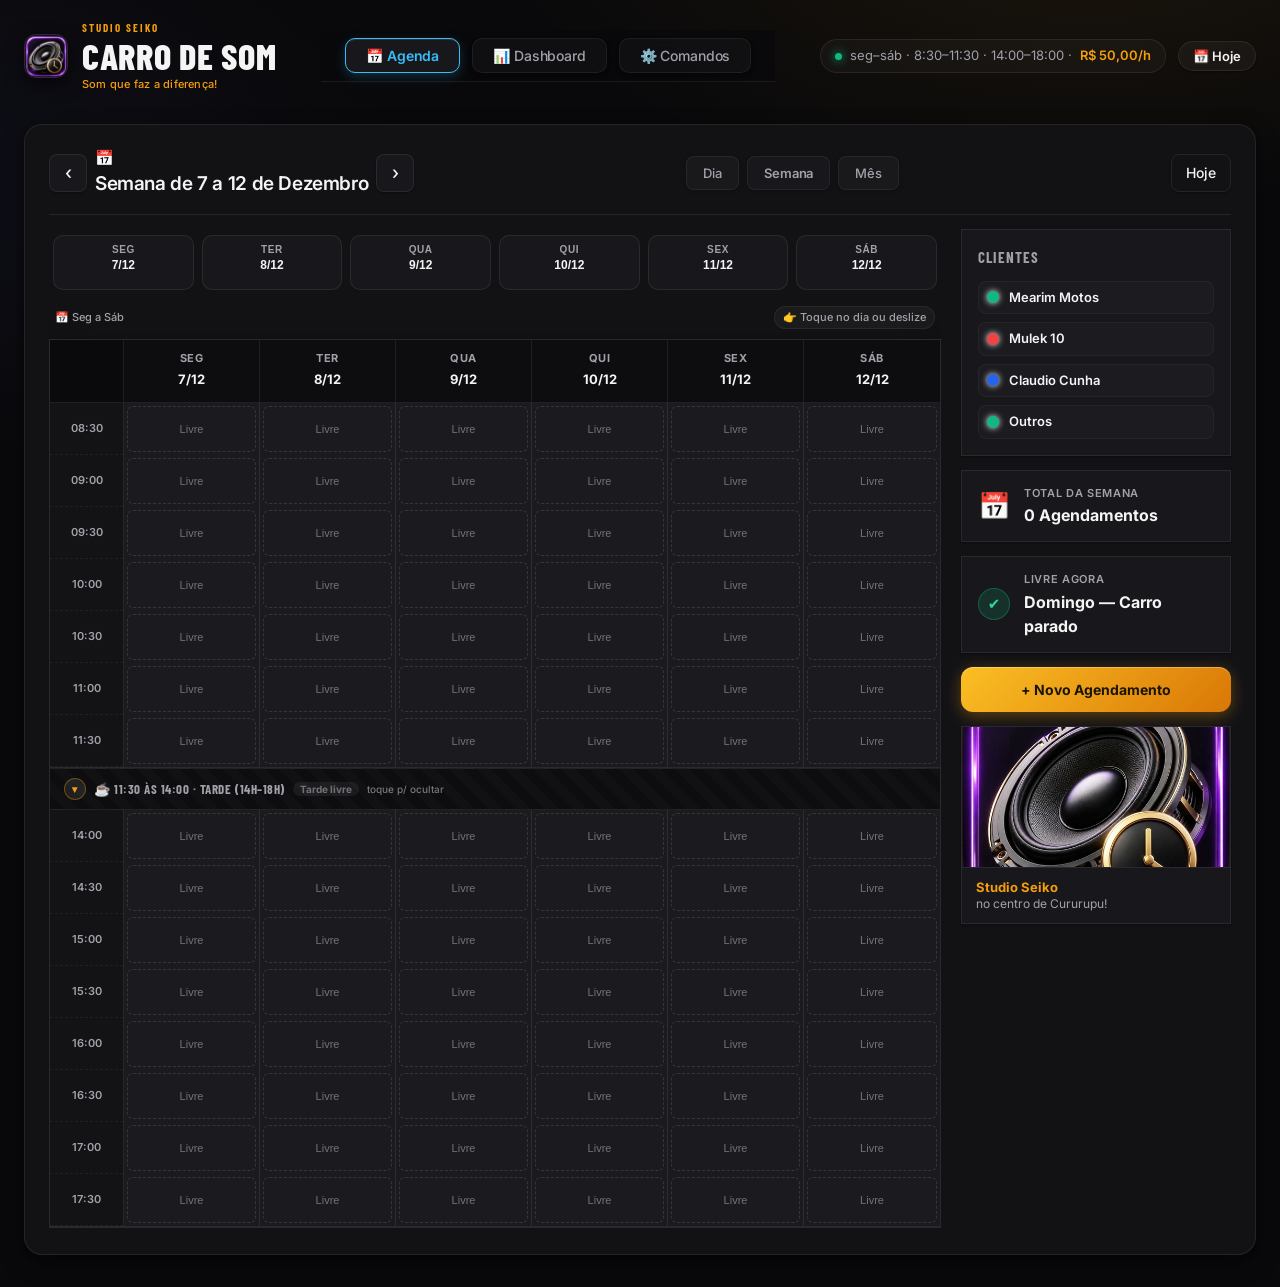
==== commit 4423cf92: "Aprimora visual da agenda com timeline, matriz semanal e navegação mobile - Adiciona timeline na vis" ====
--- a/index.html
+++ b/index.html
@@ -20,32 +20,48 @@
   <link rel="preconnect" href="https://fonts.googleapis.com">
   <link rel="preconnect" href="https://fonts.gstatic.com" crossorigin>
   <link href="https://fonts.googleapis.com/css2?family=Barlow+Condensed:wght@500;600;700;800&family=Inter:wght@400;500;600;700&display=swap" rel="stylesheet">
-  <link rel="stylesheet" href="styles.css?v=20">
+  <link rel="stylesheet" href="styles.css?v=28">
 </head>
 <body>
   <header class="top">
     <div class="brand">
-      <img class="logo" src="icons/icon-192.png" width="48" height="48" alt="">
+      <div class="logo-wrap">
+        <img class="logo" src="icons/icon-192.png" width="48" height="48" alt="Studio Seiko">
+      </div>
       <div>
-        <p class="mark">Studio Seiko</p>
-        <h1>Carro de som</h1>
+        <p class="mark">STUDIO SEIKO</p>
+        <h1>CARRO DE SOM</h1>
+        <p class="slogan">Som que faz a diferença!</p>
       </div>
     </div>
-    <p class="hours" title="Horário de funcionamento"><span class="live-dot" aria-hidden="true"></span> seg–sáb · 8:30–11:30 · 14:00–18:00 · <span id="rateHint">R$ 50/h</span></p>
+
+    <nav class="tabs desktop-tabs" aria-label="Seções">
+      <button type="button" class="tab is-on" data-panel="agenda">
+        <span class="tab-icon">📅</span> Agenda
+      </button>
+      <button type="button" class="tab" data-panel="dashboard">
+        <span class="tab-icon">📊</span> Dashboard
+      </button>
+      <button type="button" class="tab" data-panel="comandos">
+        <span class="tab-icon">⚙️</span> Comandos
+      </button>
+    </nav>
+
+    <div class="header-actions">
+      <p class="hours" title="Horário de funcionamento"><span class="live-dot" aria-hidden="true"></span> seg–sáb · 8:30–11:30 · 14:00–18:00 · <span id="rateHint">R$ 50/h</span></p>
+      <button type="button" class="header-hoje" id="headerHojeBtn">📅 Hoje</button>
+    </div>
   </header>
-
-  <nav class="tabs" aria-label="Seções">
-    <button type="button" class="tab is-on" data-panel="agenda">Agenda</button>
-    <button type="button" class="tab" data-panel="dashboard">Dashboard</button>
-    <button type="button" class="tab" data-panel="comandos">Comandos</button>
-  </nav>
 
   <main class="layout is-agenda">
     <section class="board" id="panel-agenda">
       <div class="toolbar">
         <div class="pager">
           <button type="button" id="prevBtn" aria-label="Anterior">‹</button>
-          <h2 id="periodTitle">—</h2>
+          <div class="period-wrap">
+            <span class="calendar-badge" aria-hidden="true">📅</span>
+            <h2 id="periodTitle">—</h2>
+          </div>
           <button type="button" id="nextBtn" aria-label="Próximo">›</button>
         </div>
         <div class="views" role="tablist" aria-label="Visão">
@@ -55,7 +71,54 @@
         </div>
         <button type="button" class="ghost" id="hojeBtn">Hoje</button>
       </div>
-      <div id="calendar" class="calendar"></div>
+
+      <div class="agenda-workspace">
+        <div id="calendar" class="calendar"></div>
+
+        <aside class="agenda-sidebar" id="agendaSidebar">
+          <div class="sidebar-box">
+            <div class="sidebar-box-title">Clientes</div>
+            <div id="clientsLegend" class="legend-list"></div>
+          </div>
+
+          <div class="sidebar-box stat-box">
+            <div class="stat-icon">📅</div>
+            <div>
+              <div class="stat-lbl">Total da Semana</div>
+              <div id="sidebarTotalSemana" class="stat-val">—</div>
+            </div>
+          </div>
+
+          <div class="sidebar-box stat-box is-free">
+            <div class="stat-icon-circle">✔</div>
+            <div>
+              <div class="stat-lbl">Livre Agora</div>
+              <div id="sidebarLivreAgora" class="stat-val">—</div>
+            </div>
+          </div>
+
+          <button type="button" class="btn-novo-agendamento" id="btnNovoAgendamentoDesktop">
+            + Novo Agendamento
+          </button>
+
+          <div class="sidebar-photo-card">
+            <div class="photo-wrap">
+              <img src="icons/icon-512.png" alt="Studio Seiko Carro de Som">
+            </div>
+            <div class="photo-caption">
+              <strong>Studio Seiko</strong><br>
+              <span>no centro de Cururupu!</span>
+            </div>
+          </div>
+        </aside>
+      </div>
+
+      <div class="mobile-footer-actions">
+        <div class="mobile-legend" id="mobileClientsLegend"></div>
+        <button type="button" class="btn-novo-agendamento mobile-btn" id="btnNovoAgendamentoMobile">
+          + Novo Agendamento
+        </button>
+      </div>
     </section>
 
     <section class="board dash" id="panel-dashboard">
@@ -242,7 +305,22 @@
     </form>
   </dialog>
 
-  <script src="app.js?v=23"></script>
+  <nav class="bottom-nav" aria-label="Navegação móvel">
+    <button type="button" class="tab is-on" data-panel="agenda">
+      <span class="nav-icon">📅</span>
+      <span class="nav-label">Agenda</span>
+    </button>
+    <button type="button" class="tab" data-panel="dashboard">
+      <span class="nav-icon">📊</span>
+      <span class="nav-label">Dashboard</span>
+    </button>
+    <button type="button" class="tab" data-panel="comandos">
+      <span class="nav-icon">⚙️</span>
+      <span class="nav-label">Comandos</span>
+    </button>
+  </nav>
+
+  <script src="app.js?v=28"></script>
   <script>
     if ("serviceWorker" in navigator) {
       window.addEventListener("load", function () {
--- a/styles.css
+++ b/styles.css
@@ -171,6 +171,58 @@
   color: var(--ink);
 }
 
+.slogan {
+  margin: 3px 0 0;
+  font-size: 11px;
+  color: var(--gold);
+  font-weight: 500;
+  letter-spacing: 0.02em;
+}
+
+.header-actions {
+  display: flex;
+  align-items: center;
+  gap: 12px;
+}
+
+.header-hoje {
+  background: rgba(255, 255, 255, 0.04);
+  color: var(--ink);
+  border: 1px solid var(--line);
+  border-radius: var(--radius-pill);
+  padding: 6px 14px;
+  font-family: 'Inter', sans-serif;
+  font-size: 13px;
+  font-weight: 600;
+  cursor: pointer;
+  display: inline-flex;
+  align-items: center;
+  gap: 6px;
+  box-shadow: var(--shadow-sm);
+  transition: all 0.2s ease;
+}
+
+.header-hoje:hover {
+  background: var(--gold);
+  color: #1a1400;
+  border-color: var(--gold);
+  transform: translateY(-1px);
+}
+
+.desktop-tabs {
+  position: static;
+  background: transparent;
+  backdrop-filter: none;
+  -webkit-backdrop-filter: none;
+  border-bottom: 0;
+  padding: 0;
+  margin: 0;
+}
+
+.mobile-tabs-top {
+  display: none;
+}
+
 .hours {
   margin: 0;
   display: inline-flex;
@@ -215,8 +267,8 @@
   max-width: 1400px;
   margin: 0 auto;
   display: flex;
-  padding: 0 max(24px, env(safe-area-inset-right)) 0 max(24px, env(safe-area-inset-left));
-  gap: 6px;
+  padding: 8px max(24px, env(safe-area-inset-right)) 8px max(24px, env(safe-area-inset-left));
+  gap: 12px;
   position: sticky;
   top: 0;
   z-index: 20;
@@ -227,29 +279,51 @@
 }
 
 .tab {
-  background: transparent;
-  color: var(--muted);
-  padding: 12px 18px 10px;
+  background: rgba(255, 255, 255, 0.03);
+  color: var(--muted);
+  padding: 8px 20px;
   font-family: 'Inter', sans-serif;
   font-size: 14px;
   font-weight: 500;
   letter-spacing: -0.01em;
-  border: 0;
-  border-bottom: 2px solid transparent;
+  border: 1px solid rgba(255, 255, 255, 0.06);
+  border-radius: 10px;
   cursor: pointer;
-  border-radius: 8px 8px 0 0;
+  box-shadow: 0 4px 6px rgba(0, 0, 0, 0.1), 0 2px 4px rgba(0, 0, 0, 0.06);
+  transition: all 0.2s ease;
 }
 
 .tab:hover {
   color: var(--ink);
-  background: rgba(255, 255, 255, 0.04);
+  background: rgba(255, 255, 255, 0.06);
+  box-shadow: 0 6px 8px rgba(0, 0, 0, 0.15), 0 4px 6px rgba(0, 0, 0, 0.1);
 }
 
 .tab.is-on {
-  color: #ffffff;
-  font-weight: 600;
-  border-bottom-color: var(--gold);
-  background: rgba(255, 255, 255, 0.04);
+  font-weight: 600;
+  background: var(--cab);
+}
+
+/* Cores específicas para cada aba principal */
+.tab[data-panel="agenda"]:hover { color: #bae6fd; }
+.tab[data-panel="agenda"].is-on {
+  color: #38bdf8;
+  border: 1px solid #38bdf8;
+  box-shadow: 0 4px 12px rgba(56, 189, 248, 0.2), inset 0 1px 0 rgba(255, 255, 255, 0.1);
+}
+
+.tab[data-panel="dashboard"]:hover { color: #fde68a; }
+.tab[data-panel="dashboard"].is-on {
+  color: var(--gold);
+  border: 1px solid var(--gold);
+  box-shadow: 0 4px 12px rgba(245, 158, 11, 0.2), inset 0 1px 0 rgba(255, 255, 255, 0.1);
+}
+
+.tab[data-panel="comandos"]:hover { color: #e9d5ff; }
+.tab[data-panel="comandos"].is-on {
+  color: #c084fc;
+  border: 1px solid #c084fc;
+  box-shadow: 0 4px 12px rgba(192, 132, 252, 0.2), inset 0 1px 0 rgba(255, 255, 255, 0.1);
 }
 
 /* ==========================================================================
@@ -259,14 +333,25 @@
 .layout {
   max-width: 1400px;
   margin: 0 auto;
-  display: grid;
-  grid-template-columns: minmax(0, 1.7fr) minmax(320px, 1fr);
-  gap: 20px;
   padding: 16px max(24px, env(safe-area-inset-right)) 32px max(24px, env(safe-area-inset-left));
-  align-items: start;
   min-width: 0;
 }
 .layout > * { min-width: 0; }
+
+.layout.is-agenda #panel-dashboard,
+.layout.is-agenda #panel-comandos,
+.layout.is-dashboard #panel-agenda,
+.layout.is-dashboard #panel-comandos,
+.layout.is-comandos #panel-agenda,
+.layout.is-comandos #panel-dashboard {
+  display: none !important;
+}
+
+.layout.is-comandos #panel-comandos {
+  display: flex !important;
+  max-width: 760px;
+  margin: 0 auto;
+}
 
 .board, .cab {
   background: var(--paper);
@@ -360,37 +445,63 @@
 /* Segmented Control (Views) */
 .views {
   display: inline-flex;
-  gap: 3px;
-  background: rgba(0, 0, 0, 0.35);
-  padding: 4px;
-  border-radius: 10px;
-  border: 1px solid var(--line);
+  gap: 8px;
 }
 
 .views button {
-  background: transparent;
-  color: var(--muted);
-  border: 0;
-  border-radius: 7px;
-  height: 32px;
-  padding: 0 14px;
+  background: rgba(255, 255, 255, 0.03);
+  color: var(--muted);
+  border: 1px solid rgba(255, 255, 255, 0.06);
+  border-radius: 8px;
+  height: 34px;
+  padding: 0 16px;
   font-family: 'Inter', sans-serif;
   font-size: 13px;
   font-weight: 500;
   letter-spacing: -0.01em;
   cursor: pointer;
+  box-shadow: 0 2px 4px rgba(0, 0, 0, 0.15);
+  transition: all 0.2s ease;
 }
 
 .views button:hover {
   color: var(--ink);
+  background: rgba(255, 255, 255, 0.06);
+  box-shadow: 0 4px 6px rgba(0, 0, 0, 0.2);
 }
 
 .views button.is-on {
+  font-weight: 600;
   background: var(--cab);
-  color: #fff;
-  font-weight: 600;
-  box-shadow: 0 2px 8px rgba(0, 0, 0, 0.4), inset 0 1px 0 rgba(255, 255, 255, 0.1);
-  border: 1px solid rgba(255, 255, 255, 0.08);
+}
+
+/* Cores específicas para os filtros de data */
+.views button[data-range="hoje"]:hover { color: #a7f3d0; }
+.views button[data-range="hoje"].is-on {
+  color: #34d399;
+  border-color: #34d399;
+  box-shadow: 0 4px 12px rgba(52, 211, 153, 0.2), inset 0 1px 0 rgba(255, 255, 255, 0.1);
+}
+
+.views button[data-range="semana"]:hover { color: #bae6fd; }
+.views button[data-range="semana"].is-on {
+  color: #38bdf8;
+  border-color: #38bdf8;
+  box-shadow: 0 4px 12px rgba(56, 189, 248, 0.2), inset 0 1px 0 rgba(255, 255, 255, 0.1);
+}
+
+.views button[data-range="mes"]:hover { color: #fbcfe8; }
+.views button[data-range="mes"].is-on {
+  color: #f472b6;
+  border-color: #f472b6;
+  box-shadow: 0 4px 12px rgba(244, 114, 182, 0.2), inset 0 1px 0 rgba(255, 255, 255, 0.1);
+}
+
+.views button[data-range="periodo"]:hover { color: #fed7aa; }
+.views button[data-range="periodo"].is-on {
+  color: #fb923c;
+  border-color: #fb923c;
+  box-shadow: 0 4px 12px rgba(251, 146, 60, 0.2), inset 0 1px 0 rgba(255, 255, 255, 0.1);
 }
 
 /* Focus styles */
@@ -401,11 +512,836 @@
 }
 
 /* ==========================================================================
+   AGENDA WORKSPACE & SIDEBAR (DESKTOP MOCKUP)
+   ========================================================================== */
+
+.agenda-workspace {
+  display: grid;
+  grid-template-columns: minmax(0, 1fr) 270px;
+  gap: 20px;
+  align-items: start;
+  margin-top: 14px;
+}
+
+.agenda-sidebar {
+  display: flex;
+  flex-direction: column;
+  gap: 14px;
+}
+
+.sidebar-box {
+  background: var(--paper-2);
+  border: 1px solid var(--line);
+  border-radius: var(--radius-lg);
+  padding: 16px;
+  box-shadow: var(--shadow-sm);
+}
+
+.sidebar-box-title {
+  font-family: 'Barlow Condensed', sans-serif;
+  font-weight: 700;
+  font-size: 15px;
+  letter-spacing: 0.08em;
+  text-transform: uppercase;
+  color: var(--muted);
+  margin-bottom: 12px;
+}
+
+.legend-list {
+  display: flex;
+  flex-direction: column;
+  gap: 8px;
+}
+
+.legend-row, .legend-item {
+  display: flex;
+  align-items: center;
+  gap: 10px;
+  padding: 6px 8px;
+  border-radius: 8px;
+  background: rgba(255, 255, 255, 0.02);
+  border: 1px solid rgba(255, 255, 255, 0.04);
+}
+
+.legend-circle, .legend-color-dot {
+  width: 12px;
+  height: 12px;
+  border-radius: 50%;
+  flex: none;
+  box-shadow: 0 0 6px currentColor;
+}
+
+.legend-text, .legend-name {
+  font-size: 13px;
+  font-weight: 600;
+  color: var(--ink);
+  flex: 1;
+  overflow: hidden;
+  text-overflow: ellipsis;
+  white-space: nowrap;
+}
+
+.legend-hours {
+  font-size: 12px;
+  font-weight: 700;
+  color: var(--gold);
+}
+
+.stat-box {
+  display: flex;
+  align-items: center;
+  gap: 14px;
+  padding: 14px 16px;
+}
+
+.stat-icon {
+  font-size: 26px;
+  flex: none;
+}
+
+.stat-icon-circle {
+  width: 32px;
+  height: 32px;
+  border-radius: 50%;
+  background: rgba(16, 185, 129, 0.15);
+  border: 1px solid rgba(16, 185, 129, 0.35);
+  color: #34d399;
+  display: flex;
+  align-items: center;
+  justify-content: center;
+  font-weight: 700;
+  font-size: 15px;
+  flex: none;
+}
+
+.stat-lbl {
+  font-size: 11px;
+  text-transform: uppercase;
+  letter-spacing: 0.06em;
+  color: var(--muted);
+  font-weight: 600;
+}
+
+.stat-val {
+  font-size: 16px;
+  font-weight: 700;
+  color: var(--ink);
+  margin-top: 2px;
+}
+
+.btn-novo-agendamento {
+  background: linear-gradient(135deg, #fbbf24 0%, #d97706 100%);
+  color: #1a1400;
+  font-family: 'Inter', sans-serif;
+  font-weight: 700;
+  font-size: 14px;
+  border: 0;
+  border-radius: 12px;
+  padding: 14px 18px;
+  box-shadow: 0 4px 16px rgba(245, 158, 11, 0.35), inset 0 1px 0 rgba(255, 255, 255, 0.3);
+  cursor: pointer;
+  text-align: center;
+  display: flex;
+  align-items: center;
+  justify-content: center;
+  gap: 8px;
+  transition: all 0.2s ease;
+}
+
+.btn-novo-agendamento:hover {
+  filter: brightness(1.08);
+  transform: translateY(-2px);
+  box-shadow: 0 6px 20px rgba(245, 158, 11, 0.45);
+}
+
+.btn-novo-agendamento:active {
+  transform: translateY(0);
+}
+
+.sidebar-photo-card {
+  background: var(--paper-2);
+  border: 1px solid var(--line);
+  border-radius: var(--radius-lg);
+  overflow: hidden;
+  box-shadow: var(--shadow-sm);
+}
+
+.sidebar-photo-card .photo-wrap {
+  width: 100%;
+  height: 140px;
+  background: #181411;
+  display: flex;
+  align-items: center;
+  justify-content: center;
+  overflow: hidden;
+}
+
+.sidebar-photo-card img {
+  width: 100%;
+  height: 100%;
+  object-fit: cover;
+  transition: transform 0.3s ease;
+}
+
+.sidebar-photo-card:hover img {
+  transform: scale(1.04);
+}
+
+.sidebar-photo-card .photo-caption {
+  padding: 10px 14px;
+  font-size: 12px;
+  color: var(--muted);
+  line-height: 1.4;
+  border-top: 1px solid var(--line);
+}
+
+.sidebar-photo-card .photo-caption strong {
+  color: var(--gold);
+  font-size: 13px;
+}
+
+/* ==========================================================================
+   WEEK MATRIX VIEW (DESKTOP GRID COM SLOTS PRECISOS)
+   ========================================================================== */
+
+.week-matrix-card {
+  background: var(--paper-2);
+  border: 1px solid var(--line);
+  border-radius: var(--radius-lg);
+  overflow: hidden;
+  box-shadow: var(--shadow-md);
+}
+
+.week-matrix-head {
+  display: grid;
+  grid-template-columns: 74px repeat(6, minmax(0, 1fr));
+  background: rgba(0, 0, 0, 0.45);
+  border-bottom: 1px solid var(--line);
+  position: sticky;
+  top: 0;
+  z-index: 5;
+}
+
+.th-time-empty, .head-time-col {
+  padding: 10px 6px;
+  border-right: 1px solid var(--line);
+  background: rgba(0, 0, 0, 0.2);
+}
+
+.th-day, .head-day-col {
+  padding: 10px 6px;
+  text-align: center;
+  border-right: 1px solid var(--line);
+  cursor: pointer;
+  transition: background 0.15s ease;
+  display: flex;
+  flex-direction: column;
+  align-items: center;
+  justify-content: center;
+  gap: 2px;
+}
+
+.th-day:last-child, .head-day-col:last-child {
+  border-right: 0;
+}
+
+.th-day:hover, .head-day-col:hover {
+  background: rgba(255, 255, 255, 0.05);
+}
+
+.th-day .day-name, .head-day-col .head-day-name {
+  font-size: 11px;
+  font-weight: 700;
+  text-transform: uppercase;
+  letter-spacing: 0.06em;
+  color: var(--muted);
+}
+
+.th-day .day-date, .head-day-col .head-day-num {
+  font-size: 13px;
+  font-weight: 700;
+  color: var(--ink);
+  padding: 2px 6px;
+  border-radius: var(--radius-sm);
+}
+
+.th-day.is-today, .head-day-col.is-today {
+  background: rgba(245, 158, 11, 0.08);
+}
+
+.th-day.is-today .day-date, .head-day-col.is-today .head-day-num {
+  background: var(--gold);
+  color: #1a1400;
+  box-shadow: 0 0 10px rgba(245, 158, 11, 0.5);
+}
+
+.week-shift {
+  display: grid;
+  grid-template-columns: 74px repeat(6, minmax(0, 1fr));
+  border-bottom: 1px solid var(--line);
+}
+
+.shift-time-col {
+  display: grid;
+  grid-auto-rows: 52px;
+  border-right: 1px solid var(--line);
+  background: rgba(0, 0, 0, 0.2);
+}
+
+.time-slot-label, .shift-time-cell {
+  height: 52px;
+  display: flex;
+  align-items: center;
+  justify-content: center;
+  font-size: 11px;
+  font-weight: 600;
+  color: var(--muted);
+  border-bottom: 1px dashed rgba(255, 255, 255, 0.05);
+  box-sizing: border-box;
+}
+
+.shift-day-col {
+  display: grid;
+  grid-auto-rows: 52px;
+  border-right: 1px solid var(--line);
+  position: relative;
+  background: rgba(255, 255, 255, 0.01);
+}
+
+.shift-day-col:last-child {
+  border-right: 0;
+}
+
+.shift-day-col.is-today {
+  background: rgba(245, 158, 11, 0.02);
+}
+
+.week-event-card {
+  border-radius: 8px;
+  padding: 6px 8px;
+  color: #fff;
+  cursor: pointer;
+  display: flex;
+  flex-direction: column;
+  justify-content: center;
+  gap: 2px;
+  box-shadow: inset 0 1px 0 rgba(255, 255, 255, 0.25), 0 3px 8px rgba(0, 0, 0, 0.35);
+  transition: all 0.18s ease;
+  overflow: hidden;
+  z-index: 2;
+  margin: 3px;
+  border-left: 3px solid rgba(255, 255, 255, 0.4);
+}
+
+.week-event-card:hover {
+  filter: brightness(1.15);
+  transform: translateY(-1px);
+  box-shadow: inset 0 1px 0 rgba(255, 255, 255, 0.35), 0 6px 14px rgba(0, 0, 0, 0.45);
+}
+
+.event-name, .week-event-client {
+  font-family: 'Inter', sans-serif;
+  font-weight: 700;
+  font-size: 12px;
+  line-height: 1.2;
+  display: flex;
+  align-items: center;
+  gap: 4px;
+  text-shadow: 0 1px 2px rgba(0, 0, 0, 0.5);
+  white-space: nowrap;
+  overflow: hidden;
+  text-overflow: ellipsis;
+}
+
+.event-time, .week-event-time {
+  font-size: 11px;
+  opacity: 0.92;
+  font-weight: 500;
+  font-variant-numeric: tabular-nums;
+}
+
+.week-chip-free {
+  margin: 3px;
+  border: 1px dashed rgba(255, 255, 255, 0.12);
+  background: transparent;
+  color: var(--muted-dark);
+  border-radius: 6px;
+  font-size: 11px;
+  font-weight: 500;
+  cursor: pointer;
+  display: flex;
+  align-items: center;
+  justify-content: center;
+  gap: 3px;
+  transition: all 0.15s ease;
+}
+
+.week-chip-free:hover {
+  background: var(--free-subtle);
+  border-color: rgba(52, 211, 153, 0.4);
+  color: var(--free);
+}
+
+.week-interval-divider {
+  display: flex;
+  align-items: center;
+  justify-content: flex-start;
+  gap: 8px;
+  padding: 9px 14px;
+  background: rgba(0, 0, 0, 0.45);
+  background-image: repeating-linear-gradient(45deg, transparent, transparent 10px, rgba(255, 255, 255, 0.015) 10px, rgba(255, 255, 255, 0.015) 20px);
+  border: none;
+  border-top: 1px solid var(--line);
+  border-bottom: 1px solid var(--line);
+  color: var(--muted);
+  font-family: 'Barlow Condensed', sans-serif;
+  font-size: 13px;
+  font-weight: 700;
+  letter-spacing: 0.04em;
+  text-transform: uppercase;
+  cursor: pointer;
+  width: 100%;
+  box-sizing: border-box;
+  transition: all 0.2s ease;
+  user-select: none;
+}
+
+.week-interval-divider:hover {
+  background-color: rgba(255, 255, 255, 0.07);
+  color: var(--ink);
+}
+
+.week-interval-divider .toggle-arrow {
+  display: inline-flex;
+  align-items: center;
+  justify-content: center;
+  width: 20px;
+  height: 20px;
+  border-radius: 50%;
+  background: rgba(245, 158, 11, 0.15);
+  color: var(--gold);
+  font-size: 10px;
+  border: 1px solid rgba(245, 158, 11, 0.35);
+  flex-shrink: 0;
+  transition: all 0.2s ease;
+}
+
+.week-interval-divider:hover .toggle-arrow {
+  background: var(--gold);
+  color: #1a1400;
+  transform: scale(1.08);
+}
+
+.week-interval-divider .break-title {
+  display: flex;
+  align-items: center;
+  gap: 5px;
+  white-space: nowrap;
+}
+
+.week-interval-divider .afternoon-badge {
+  font-family: 'Inter', sans-serif;
+  font-size: 10px;
+  font-weight: 700;
+  padding: 1px 7px;
+  border-radius: 10px;
+  text-transform: none;
+  letter-spacing: normal;
+  white-space: nowrap;
+}
+
+.week-interval-divider .break-hint {
+  font-family: 'Inter', sans-serif;
+  font-size: 10px;
+  font-weight: 500;
+  text-transform: none;
+  color: var(--muted);
+  opacity: 0.7;
+  letter-spacing: normal;
+  white-space: nowrap;
+}
+
+.week-interval-divider .afternoon-badge.is-empty {
+  background: rgba(255, 255, 255, 0.06);
+  color: var(--muted-dark);
+}
+
+.week-interval-divider .afternoon-badge.has-jobs {
+  background: rgba(16, 185, 129, 0.2);
+  color: #34d399;
+  border: 1px solid rgba(52, 211, 153, 0.4);
+}
+
+.week-interval-divider .toggle-arrow {
+  display: inline-flex;
+  align-items: center;
+  justify-content: center;
+  width: 22px;
+  height: 22px;
+  border-radius: 50%;
+  background: rgba(255, 255, 255, 0.08);
+  color: var(--gold);
+  font-size: 10px;
+  transition: all 0.2s ease;
+}
+
+.week-interval-divider:hover .toggle-arrow {
+  background: var(--gold);
+  color: #1a1400;
+}
+
+.week-interval-divider.is-collapsed {
+  background: rgba(245, 158, 11, 0.06);
+  border-bottom: 0;
+}
+
+.shift-afternoon.is-collapsed {
+  display: none !important;
+}
+
+/* ==========================================================================
+   DAY TIMELINE VIEW (MOBILE MOCKUP)
+   ========================================================================== */
+
+.day-timeline-view {
+  display: grid;
+  grid-template-columns: 64px 1fr;
+  gap: 16px;
+  align-items: start;
+  padding: 8px 0 24px;
+  min-height: 480px;
+}
+
+.timeline-axis {
+  display: flex;
+  flex-direction: column;
+  align-items: flex-end;
+  gap: 22px;
+  position: relative;
+  padding-top: 4px;
+}
+
+.timeline-axis::after {
+  content: '';
+  position: absolute;
+  top: 14px;
+  bottom: 14px;
+  right: 5px;
+  width: 2px;
+  background: var(--line);
+}
+
+.timeline-node {
+  display: flex;
+  align-items: center;
+  gap: 8px;
+  z-index: 2;
+  position: relative;
+}
+
+.timeline-node .time-text {
+  font-size: 11px;
+  font-weight: 700;
+  color: var(--muted);
+  font-variant-numeric: tabular-nums;
+}
+
+.timeline-node .time-dot {
+  width: 12px;
+  height: 12px;
+  border-radius: 50%;
+  border: 2px solid var(--paper);
+  background: var(--line-strong);
+  box-shadow: 0 0 0 1px var(--line);
+}
+
+.timeline-node.is-break .time-dot {
+  background: #f59e0b;
+}
+
+.timeline-cards {
+  display: flex;
+  flex-direction: column;
+  gap: 14px;
+}
+
+.timeline-card {
+  border-radius: var(--radius-lg);
+  padding: 16px 18px;
+  color: #fff;
+  cursor: pointer;
+  box-shadow: 0 6px 18px rgba(0, 0, 0, 0.4), inset 0 1px 0 rgba(255, 255, 255, 0.3);
+  transition: all 0.2s ease;
+  display: flex;
+  flex-direction: column;
+  gap: 8px;
+}
+
+.timeline-card:hover {
+  transform: translateY(-2px);
+  filter: brightness(1.1);
+  box-shadow: 0 8px 24px rgba(0, 0, 0, 0.5);
+}
+
+.card-head {
+  display: flex;
+  align-items: center;
+  justify-content: space-between;
+  gap: 10px;
+}
+
+.client-ident {
+  display: flex;
+  align-items: center;
+  gap: 8px;
+  min-width: 0;
+}
+
+.client-icon {
+  font-size: 20px;
+  flex: none;
+}
+
+.client-name {
+  font-size: 16px;
+  font-weight: 700;
+  color: #fff;
+  white-space: nowrap;
+  overflow: hidden;
+  text-overflow: ellipsis;
+  text-shadow: 0 1px 2px rgba(0, 0, 0, 0.4);
+}
+
+.card-status-badge {
+  background: rgba(0, 0, 0, 0.3);
+  color: #fff;
+  border-radius: var(--radius-pill);
+  padding: 3px 10px;
+  font-size: 11px;
+  font-weight: 700;
+  letter-spacing: 0.04em;
+  text-transform: uppercase;
+  flex: none;
+  backdrop-filter: blur(4px);
+}
+
+.card-meta {
+  display: flex;
+  align-items: center;
+  gap: 6px;
+  font-size: 13px;
+  font-weight: 500;
+  color: rgba(255, 255, 255, 0.95);
+  font-variant-numeric: tabular-nums;
+}
+
+.timeline-free-btn {
+  width: 100%;
+  padding: 16px;
+  border-radius: var(--radius-lg);
+  border: 1px dashed rgba(255, 255, 255, 0.15);
+  background: rgba(255, 255, 255, 0.02);
+  color: var(--muted);
+  font-size: 13px;
+  font-weight: 600;
+  cursor: pointer;
+  text-align: center;
+  transition: all 0.2s ease;
+}
+
+.timeline-free-btn:hover {
+  background: var(--free-subtle);
+  border-color: var(--free);
+  color: var(--free);
+}
+
+.timeline-lunch-banner {
+  display: flex;
+  align-items: center;
+  justify-content: center;
+  gap: 8px;
+  padding: 12px 16px;
+  border-radius: var(--radius-lg);
+  background: rgba(0, 0, 0, 0.4);
+  background-image: repeating-linear-gradient(45deg, transparent, transparent 10px, rgba(255, 255, 255, 0.015) 10px, rgba(255, 255, 255, 0.015) 20px);
+  border: 1px solid var(--line);
+  color: var(--muted);
+  font-size: 13px;
+  font-weight: 600;
+  letter-spacing: 0.03em;
+}
+
+/* Navegação horizontal rápida de dias na semana (Pills) */
+.week-days-nav {
+  display: flex;
+  gap: 8px;
+  padding: 6px 4px 12px;
+  overflow-x: auto;
+  -webkit-overflow-scrolling: touch;
+  scrollbar-width: none;
+}
+.week-days-nav::-webkit-scrollbar { display: none; }
+
+.day-nav-pill {
+  flex: 1;
+  min-width: 58px;
+  padding: 8px 6px;
+  background: var(--paper-2);
+  border: 1px solid var(--line);
+  border-radius: 10px;
+  display: flex;
+  flex-direction: column;
+  align-items: center;
+  justify-content: center;
+  gap: 3px;
+  cursor: pointer;
+  transition: all 0.2s ease;
+  color: var(--muted);
+}
+
+.day-nav-pill:hover {
+  background: rgba(255, 255, 255, 0.06);
+  color: var(--ink);
+  transform: translateY(-1px);
+}
+
+.day-nav-pill .pill-name {
+  font-size: 10px;
+  font-weight: 700;
+  text-transform: uppercase;
+  letter-spacing: 0.06em;
+}
+
+.day-nav-pill .pill-date {
+  font-size: 12px;
+  font-weight: 700;
+  color: var(--ink);
+}
+
+.day-nav-pill .pill-dot {
+  width: 5px;
+  height: 5px;
+  border-radius: 50%;
+  background: transparent;
+  margin-top: 1px;
+}
+
+.day-nav-pill.has-jobs .pill-dot {
+  background: #10b981;
+  box-shadow: 0 0 4px #10b981;
+}
+
+.day-nav-pill.is-today {
+  border-color: rgba(245, 158, 11, 0.5);
+  background: rgba(245, 158, 11, 0.06);
+}
+
+.day-nav-pill.is-today .pill-date {
+  color: var(--gold);
+}
+
+.day-nav-pill.is-active {
+  background: var(--cab);
+  border-color: var(--gold);
+  box-shadow: 0 2px 8px rgba(245, 158, 11, 0.25);
+}
+
+.day-nav-pill.is-active .pill-name {
+  color: var(--gold);
+}
+
+.week-scroll-hint {
+  display: flex;
+  align-items: center;
+  justify-content: space-between;
+  padding: 4px 6px 10px;
+  font-size: 11px;
+  color: var(--muted);
+  font-weight: 500;
+}
+
+.week-scroll-hint .hint-badge {
+  background: rgba(255, 255, 255, 0.04);
+  padding: 2px 8px;
+  border-radius: 12px;
+  border: 1px solid rgba(255, 255, 255, 0.06);
+}
+
+/* ==========================================================================
+   MOBILE FOOTER ACTIONS & BOTTOM NAVIGATION BAR (MOBILE MOCKUP)
+   ========================================================================== */
+
+.mobile-footer-actions {
+  display: none;
+  flex-direction: column;
+  gap: 12px;
+  margin-top: 16px;
+}
+
+.mobile-legend {
+  display: flex;
+  flex-wrap: wrap;
+  gap: 8px;
+  padding: 10px;
+  background: var(--paper-2);
+  border: 1px solid var(--line);
+  border-radius: var(--radius);
+}
+
+.bottom-nav {
+  display: none;
+  position: fixed;
+  bottom: 0;
+  left: 0;
+  right: 0;
+  background: rgba(14, 14, 18, 0.94);
+  backdrop-filter: blur(20px);
+  -webkit-backdrop-filter: blur(20px);
+  border-top: 1px solid var(--line);
+  padding: 8px max(16px, env(safe-area-inset-right)) max(10px, env(safe-area-inset-bottom)) max(16px, env(safe-area-inset-left));
+  z-index: 100;
+  justify-content: space-around;
+  align-items: center;
+}
+
+.bottom-nav .tab {
+  flex: 1;
+  display: flex;
+  flex-direction: column;
+  align-items: center;
+  justify-content: center;
+  gap: 3px;
+  padding: 6px 8px;
+  background: transparent;
+  border: 0;
+  box-shadow: none;
+  color: var(--muted);
+}
+
+.bottom-nav .tab .nav-icon {
+  font-size: 18px;
+}
+
+.bottom-nav .tab .nav-label {
+  font-size: 11px;
+  font-weight: 600;
+}
+
+.bottom-nav .tab.is-on {
+  color: var(--gold);
+}
+
+.bottom-nav .tab.is-on .nav-label {
+  color: var(--gold);
+  font-weight: 700;
+}
+
+/* ==========================================================================
    AGENDA / CALENDAR (WEEK, DAY, MONTH)
    ========================================================================== */
 
 .calendar {
-  padding-top: 16px;
+  padding-top: 0;
   min-width: 0;
   overflow-x: auto;
 }
@@ -774,6 +1710,30 @@
 
 .kpi.is-out b {
   color: #fb923c;
+}
+
+.kpi.is-gross b {
+  color: #34d399; /* Verde (Emerald-400) */
+}
+
+.kpi.is-discount b {
+  color: #f87171; /* Vermelho (Red-400) */
+}
+
+.kpi.is-total b {
+  color: var(--gold-light); /* Dourado */
+}
+
+.kpi.is-hours b {
+  color: #38bdf8; /* Azul (Sky-400) */
+}
+
+.kpi.is-clients b {
+  color: #c084fc; /* Roxo (Purple-400) */
+}
+
+.kpi.is-jobs b {
+  color: #818cf8; /* Anil (Indigo-400) */
 }
 
 .dash-h {
@@ -1331,9 +2291,131 @@
 }
 
 @media (max-width: 860px) {
+  body {
+    padding-bottom: calc(72px + env(safe-area-inset-bottom));
+  }
+
   .top {
     padding: max(14px, env(safe-area-inset-top)) max(16px, env(safe-area-inset-right)) 10px max(16px, env(safe-area-inset-left));
     gap: 12px;
+  }
+
+  .desktop-tabs { display: none; }
+  .mobile-tabs-top { display: none; }
+  .bottom-nav { display: flex; }
+
+  .agenda-workspace {
+    grid-template-columns: 1fr;
+    gap: 14px;
+  }
+
+  .agenda-sidebar {
+    display: none;
+  }
+
+  .mobile-footer-actions {
+    display: flex;
+  }
+
+  .week-matrix-card {
+    overflow-x: auto;
+    -webkit-overflow-scrolling: touch;
+    scroll-snap-type: none;
+    position: relative;
+    border-radius: var(--radius-lg);
+    border: 1px solid var(--line);
+    scrollbar-width: thin;
+    scrollbar-color: var(--gold) rgba(255, 255, 255, 0.05);
+  }
+
+  .week-matrix-card::-webkit-scrollbar {
+    height: 6px;
+  }
+  .week-matrix-card::-webkit-scrollbar-track {
+    background: rgba(0, 0, 0, 0.5);
+  }
+  .week-matrix-card::-webkit-scrollbar-thumb {
+    background: var(--gold);
+    border-radius: 4px;
+  }
+
+  .week-matrix-head,
+  .week-shift {
+    min-width: 536px;
+    grid-template-columns: 44px repeat(6, minmax(82px, 1fr));
+  }
+
+  .week-interval-divider {
+    min-width: 536px;
+    padding: 6px 12px;
+    font-size: 11px;
+  }
+
+  /* Sem sobreposição sticky no celular para não cobrir a segunda-feira nem os clientes */
+  .th-time-empty,
+  .shift-time-col {
+    position: static;
+    box-shadow: none;
+    background: rgba(0, 0, 0, 0.25);
+  }
+
+  .shift-day-col {
+    grid-auto-rows: 40px;
+  }
+
+  .shift-time-col {
+    grid-auto-rows: 40px;
+  }
+
+  .time-slot-label, .shift-time-cell {
+    height: 40px;
+    font-size: 10px;
+  }
+
+  .th-day, .head-day-col {
+    padding: 6px 2px;
+  }
+  .th-day .day-name, .head-day-col .head-day-name {
+    font-size: 10px;
+  }
+  .th-day .day-date, .head-day-col .head-day-num {
+    font-size: 12px;
+    padding: 1px 4px;
+  }
+
+  .week-event-card {
+    margin: 2px;
+    padding: 3px 5px;
+    border-radius: 6px;
+  }
+
+  .week-chip-free {
+    margin: 2px;
+    font-size: 10px;
+  }
+
+  .day-nav-pill {
+    min-width: 46px;
+    padding: 6px 3px;
+    border-radius: 8px;
+  }
+  .day-nav-pill .pill-name {
+    font-size: 9px;
+  }
+  .day-nav-pill .pill-date {
+    font-size: 11px;
+  }
+
+  .event-name, .week-event-client {
+    font-size: 11px;
+    white-space: normal;
+    word-break: break-word;
+    line-height: 1.15;
+  }
+
+  .event-time, .week-event-time {
+    font-size: 10px;
+    white-space: nowrap;
   }
 
   .hours { display: none; }
@@ -1424,12 +2506,12 @@
   .dash .views {
     display: grid;
     grid-template-columns: repeat(2, 1fr);
-    gap: 6px;
-    padding: 4px;
+    gap: 8px;
+    padding: 0;
   }
 
   .dash .views button {
-    height: 36px;
+    height: 38px;
     font-size: 13px;
     width: 100%;
   }
@@ -1551,12 +2633,13 @@
   }
 
   .tabs {
-    padding: 0 max(10px, env(safe-area-inset-right)) 0 max(10px, env(safe-area-inset-left));
+    padding: 8px max(10px, env(safe-area-inset-right)) 8px max(10px, env(safe-area-inset-left));
+    gap: 8px;
   }
   .tab {
     flex: 1;
     min-height: var(--tap);
-    padding: 12px 6px 10px;
+    padding: 8px 6px;
     text-align: center;
     font-size: 14px;
   }
@@ -1586,6 +2669,7 @@
     width: 100%;
     display: grid;
     grid-template-columns: repeat(3, 1fr);
+    gap: 8px;
   }
   #panel-agenda .views button { width: 100%; }
 
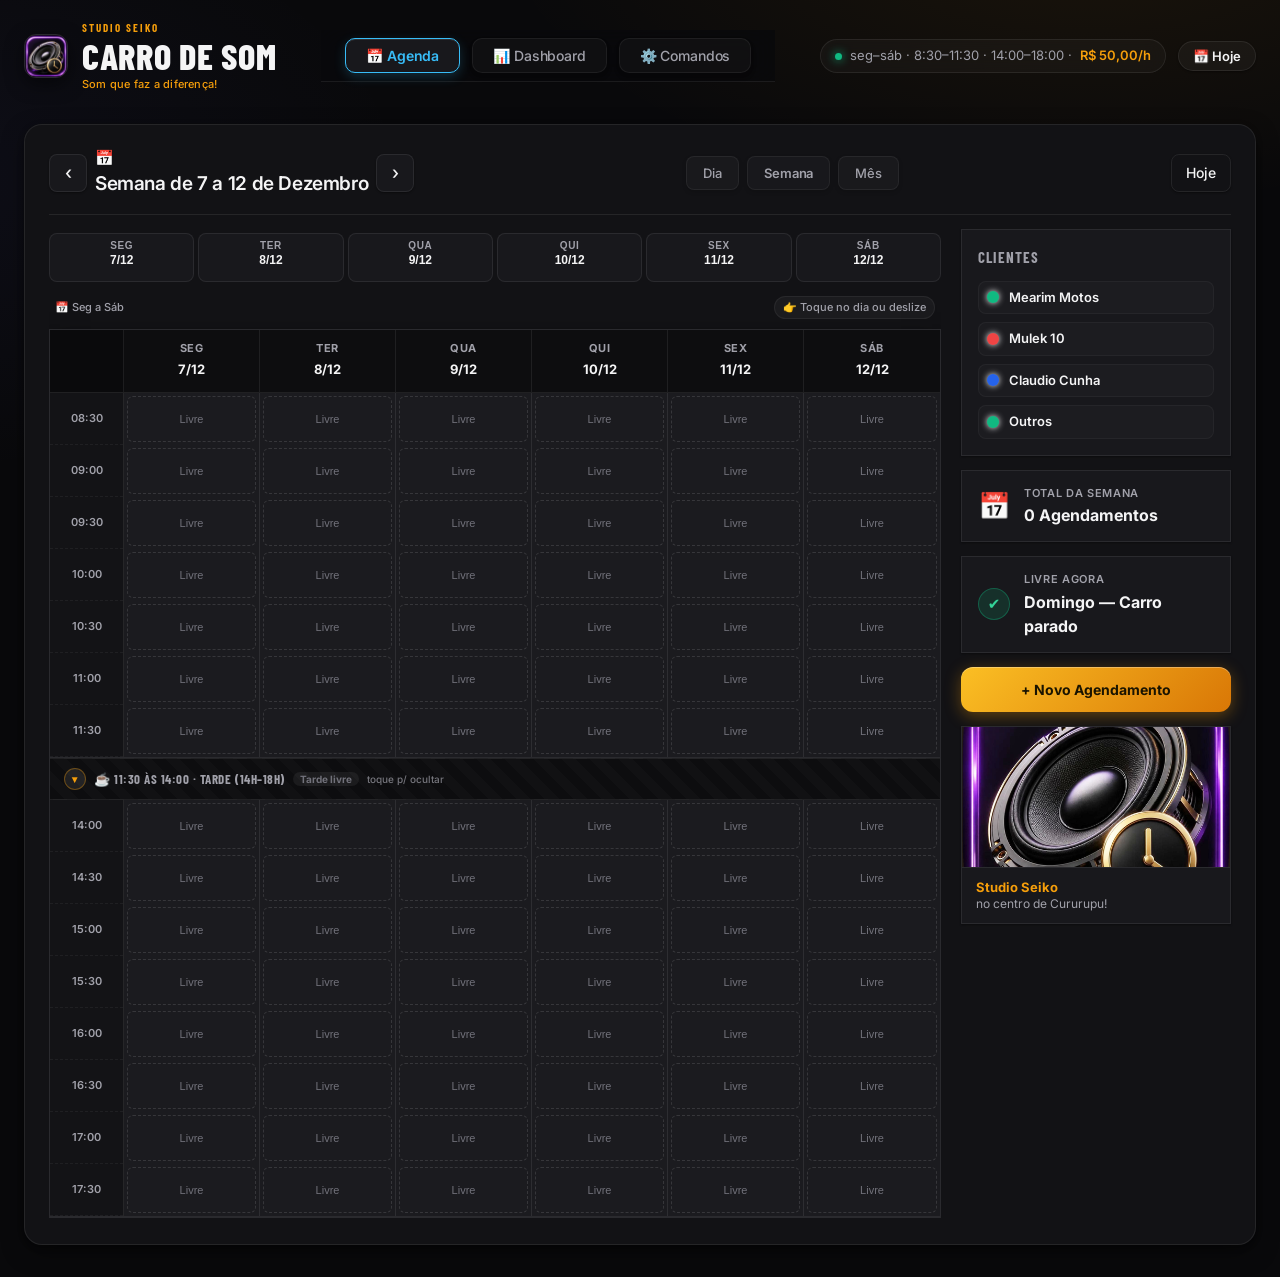
==== commit 224c3146: "Ajusta pílulas de navegação dos dias na semana e sobe cache - Distribui os botões de dias (.day-nav-" ====
--- a/index.html
+++ b/index.html
@@ -20,7 +20,7 @@
   <link rel="preconnect" href="https://fonts.googleapis.com">
   <link rel="preconnect" href="https://fonts.gstatic.com" crossorigin>
   <link href="https://fonts.googleapis.com/css2?family=Barlow+Condensed:wght@500;600;700;800&family=Inter:wght@400;500;600;700&display=swap" rel="stylesheet">
-  <link rel="stylesheet" href="styles.css?v=28">
+  <link rel="stylesheet" href="styles.css?v=31">
 </head>
 <body>
   <header class="top">
@@ -320,7 +320,7 @@
     </button>
   </nav>
 
-  <script src="app.js?v=28"></script>
+  <script src="app.js?v=31"></script>
   <script>
     if ("serviceWorker" in navigator) {
       window.addEventListener("load", function () {
--- a/styles.css
+++ b/styles.css
@@ -1174,26 +1174,24 @@
 /* Navegação horizontal rápida de dias na semana (Pills) */
 .week-days-nav {
   display: flex;
-  gap: 8px;
-  padding: 6px 4px 12px;
-  overflow-x: auto;
-  -webkit-overflow-scrolling: touch;
-  scrollbar-width: none;
-}
-.week-days-nav::-webkit-scrollbar { display: none; }
+  gap: 4px;
+  padding: 4px 0 10px;
+  width: 100%;
+  box-sizing: border-box;
+}
 
 .day-nav-pill {
-  flex: 1;
-  min-width: 58px;
-  padding: 8px 6px;
+  flex: 1 1 0;
+  min-width: 0;
+  padding: 6px 2px;
   background: var(--paper-2);
   border: 1px solid var(--line);
-  border-radius: 10px;
+  border-radius: 8px;
   display: flex;
   flex-direction: column;
   align-items: center;
   justify-content: center;
-  gap: 3px;
+  gap: 2px;
   cursor: pointer;
   transition: all 0.2s ease;
   color: var(--muted);
@@ -2537,7 +2535,7 @@
     min-width: 0;
   }
 
-  #dashClients tr[data-key], #dashHist tr[data-id] {
+  #dashClients tr[data-key] {
     display: grid;
     grid-template-columns: 1fr 1fr;
     gap: 8px 12px;
@@ -2547,6 +2545,19 @@
     border: 1px solid var(--line);
     border-radius: var(--radius);
     border-left: 4px solid var(--line-strong);
+    box-shadow: var(--shadow-sm);
+  }
+
+  #dashHist tr[data-id] {
+    display: grid;
+    grid-template-columns: 1fr 1fr;
+    gap: 3px 10px;
+    margin: 0 0 6px;
+    padding: 8px 10px;
+    background: var(--paper-2);
+    border: 1px solid var(--line);
+    border-radius: var(--radius-sm);
+    border-left: 3px solid var(--line-strong);
     box-shadow: var(--shadow-sm);
   }
 
@@ -2602,13 +2613,59 @@
   #dashClients td:first-child::before, #dashHist td:first-child::before,
   #dashClients td.empty::before, #dashHist td.empty::before { content: none; }
 
-  #dashHist td:first-child { font-weight: 600; font-size: 14px; }
+  #dashHist td {
+    font-size: 11.5px;
+    gap: 6px;
+    line-height: 1.25;
+  }
+
+  #dashHist td::before {
+    font-size: 9.5px;
+    font-weight: 600;
+    letter-spacing: 0.03em;
+  }
+
+  #dashHist td:first-child {
+    font-weight: 700;
+    font-size: 12px;
+    color: var(--gold);
+    border-bottom: 1px solid rgba(255, 255, 255, 0.06);
+    padding-bottom: 3px;
+    margin-bottom: 1px;
+    letter-spacing: 0.02em;
+  }
+
+  /* O nome do cliente ocupa a linha inteira para nunca sobrepor o horário */
+  #dashHist td[data-label="Cliente"] {
+    grid-column: 1 / -1;
+    white-space: normal;
+    word-break: break-word;
+    text-align: right;
+    font-size: 12.5px;
+    font-weight: 700;
+    color: var(--ink);
+    padding-bottom: 2px;
+  }
+
+  #dashHist td[data-label="Total"] {
+    font-weight: 700;
+    font-size: 11.5px;
+    color: var(--ink);
+  }
+
   #dashHist td:last-child {
     grid-column: 1 / -1;
     justify-content: flex-end;
-    padding-top: 4px;
+    padding-top: 2px;
   }
   #dashHist td:last-child::before { content: none; }
+
+  #dashHist .pay {
+    font-size: 10px;
+    height: 20px;
+    min-width: 54px;
+    padding: 1px 7px;
+  }
 
   .expander {
     display: block !important;
